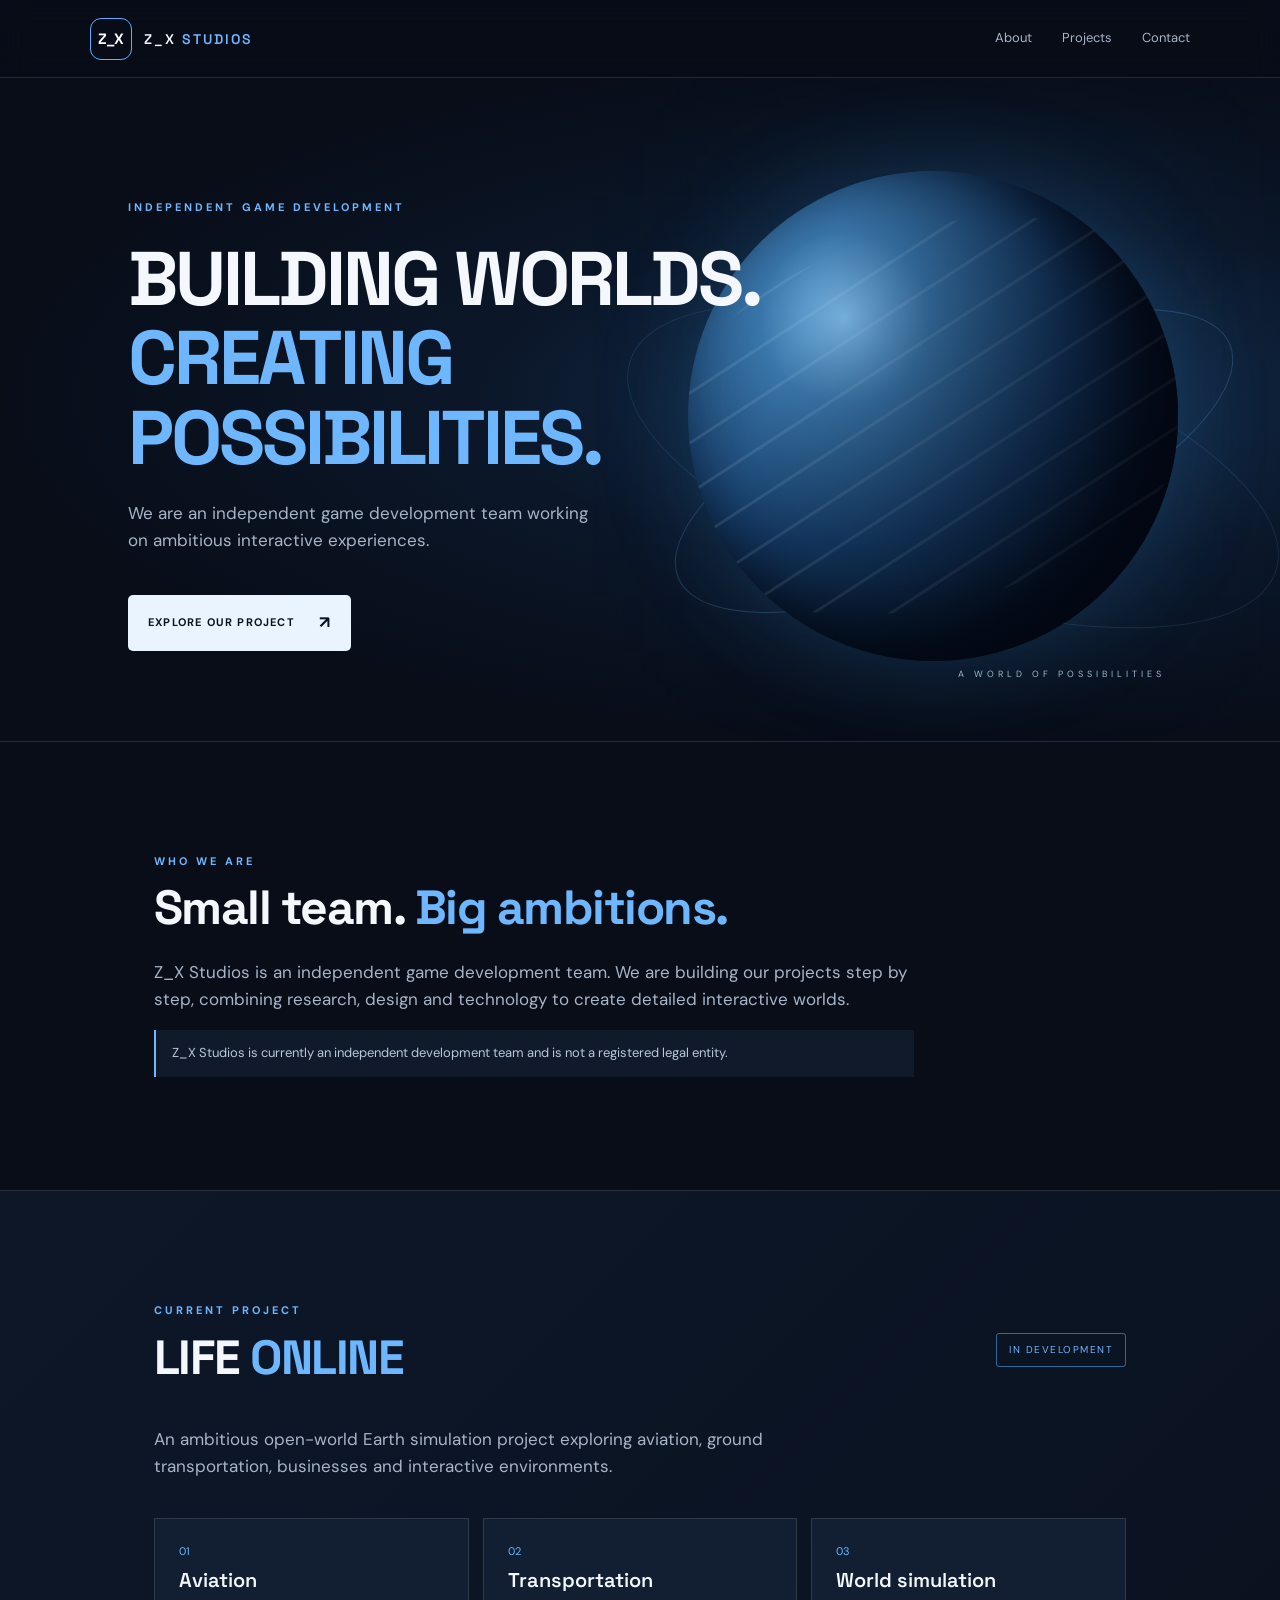
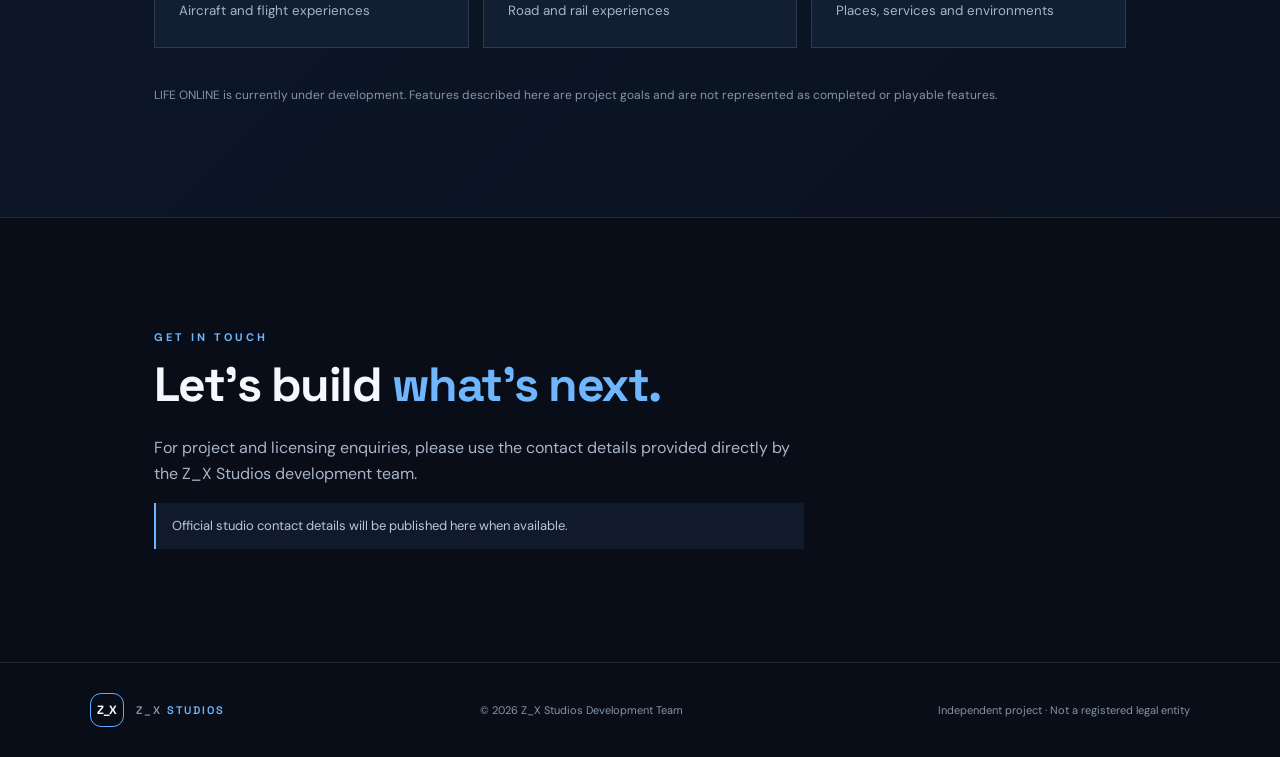
==== index.html @ 5fe2cd68 "Add files via upload" ====
<!doctype html>
<html lang="en">
<head>
  <meta charset="utf-8">
  <meta name="viewport" content="width=device-width, initial-scale=1">
  <meta name="description" content="Z_X Studios is an independent game development team. Explore LIFE ONLINE, an open-world Earth simulation currently under development.">
  <title>Z_X Studios | Independent Game Development</title>
  <link rel="stylesheet" href="styles.css">
</head>
<body>
  <header class="site-header">
    <a class="brand" href="#home" aria-label="Z_X Studios home">
      <span class="brand-mark">Z_X</span>
      <span class="brand-name">Z_X <b>STUDIOS</b></span>
    </a>
    <nav aria-label="Main navigation">
      <a href="#about">About</a>
      <a href="#projects">Projects</a>
      <a href="#contact">Contact</a>
    </nav>
  </header>

  <main>
    <section class="hero" id="home">
      <div class="hero-glow"></div>
      <div class="hero-content">
        <p class="eyebrow">INDEPENDENT GAME DEVELOPMENT</p>
        <h1>BUILDING WORLDS.<br><span>CREATING POSSIBILITIES.</span></h1>
        <p class="hero-copy">We are an independent game development team working on ambitious interactive experiences.</p>
        <a class="button" href="#projects">EXPLORE OUR PROJECT <span>↗</span></a>
      </div>
      <div class="orbit orbit-one"></div><div class="orbit orbit-two"></div>
      <div class="planet"><div class="planet-shade"></div></div>
      <div class="hero-caption">A WORLD OF POSSIBILITIES</div>
    </section>

    <section class="section about" id="about">
      <p class="eyebrow">WHO WE ARE</p>
      <h2>Small team. <span>Big ambitions.</span></h2>
      <p>Z_X Studios is an independent game development team. We are building our projects step by step, combining research, design and technology to create detailed interactive worlds.</p>
      <p class="notice">Z_X Studios is currently an independent development team and is not a registered legal entity.</p>
    </section>

    <section class="section project" id="projects">
      <div class="project-top">
        <div>
          <p class="eyebrow">CURRENT PROJECT</p>
          <h2>LIFE <span>ONLINE</span></h2>
        </div>
        <span class="status">IN DEVELOPMENT</span>
      </div>
      <p class="project-description">An ambitious open-world Earth simulation project exploring aviation, ground transportation, businesses and interactive environments.</p>
      <div class="feature-grid">
        <div class="feature"><span>01</span><b>Aviation</b><small>Aircraft and flight experiences</small></div>
        <div class="feature"><span>02</span><b>Transportation</b><small>Road and rail experiences</small></div>
        <div class="feature"><span>03</span><b>World simulation</b><small>Places, services and environments</small></div>
      </div>
      <p class="fine-print">LIFE ONLINE is currently under development. Features described here are project goals and are not represented as completed or playable features.</p>
    </section>

    <section class="section contact" id="contact">
      <p class="eyebrow">GET IN TOUCH</p>
      <h2>Let's build <span>what's next.</span></h2>
      <p>For project and licensing enquiries, please use the contact details provided directly by the Z_X Studios development team.</p>
      <p class="notice">Official studio contact details will be published here when available.</p>
    </section>
  </main>

  <footer>
    <a class="brand footer-brand" href="#home"><span class="brand-mark">Z_X</span><span class="brand-name">Z_X <b>STUDIOS</b></span></a>
    <span>© 2026 Z_X Studios Development Team</span>
    <span>Independent project · Not a registered legal entity</span>
  </footer>
</body>
</html>
---- styles.css ----
@import url('https://fonts.googleapis.com/css2?family=DM+Sans:wght@400;500;600;700&family=Space+Grotesk:wght@400;500;600;700&display=swap');
:root{--bg:#080d18;--panel:#101a2b;--text:#f4f7fb;--muted:#a8b5c8;--blue:#6eb7ff;--line:rgba(255,255,255,.12)}
*{box-sizing:border-box}html{scroll-behavior:smooth}body{margin:0;background:var(--bg);color:var(--text);font-family:'DM Sans',Arial,sans-serif;line-height:1.6}
a{color:inherit;text-decoration:none}.site-header{height:78px;padding:0 7vw;display:flex;align-items:center;justify-content:space-between;border-bottom:1px solid var(--line);background:rgba(8,13,24,.92);position:sticky;top:0;z-index:10;backdrop-filter:blur(14px)}
.brand{display:flex;align-items:center;gap:12px}.brand-mark{display:grid;place-items:center;width:42px;height:42px;border:1px solid #5daeff;border-radius:11px;color:#fff;font:700 15px 'Space Grotesk';letter-spacing:-1px}.brand-name{font:600 14px 'Space Grotesk';letter-spacing:2px}.brand-name b{color:var(--blue);font-weight:600}nav{display:flex;gap:30px;color:var(--muted);font-size:13px}nav a:hover{color:#fff}
.hero{min-height:640px;padding:110px 10vw 90px;position:relative;overflow:hidden;display:flex;align-items:center;background:radial-gradient(ellipse at 76% 48%,#142e4e 0,#0b1729 36%,#080d18 72%)}
.hero-content{position:relative;z-index:2;max-width:650px}.eyebrow{font-size:11px;letter-spacing:3px;color:var(--blue);font-weight:700}.hero h1{font:700 clamp(40px,6vw,76px)/1.05 'Space Grotesk';letter-spacing:-3px;margin:22px 0}.hero h1 span,h2 span{color:var(--blue)}.hero-copy{max-width:480px;color:var(--muted);font-size:17px}.button{display:inline-flex;gap:24px;align-items:center;margin-top:24px;padding:14px 20px;background:#eaf4ff;color:#081321;border-radius:5px;font-size:11px;font-weight:700;letter-spacing:1.2px}.button span{font-size:17px}.planet{position:absolute;width:min(42vw,490px);aspect-ratio:1;border-radius:50%;right:8%;top:14%;background:radial-gradient(circle at 32% 30%,#7bb9e7 0,#3975a9 18%,#153b66 48%,#071629 72%);box-shadow:inset -35px -22px 70px #020712,0 0 90px #2769a044;overflow:hidden}.planet:before{content:"";position:absolute;inset:12% -10%;border-radius:50%;background:repeating-linear-gradient(165deg,transparent 0 18px,#b8d9ef20 19px 21px,transparent 22px 42px);transform:rotate(-18deg)}.planet-shade{position:absolute;inset:0;background:linear-gradient(110deg,transparent 25%,#020611aa 88%)}.orbit{position:absolute;border:1px solid #72baff38;border-radius:50%;width:600px;height:210px;right:2%;top:42%;transform:rotate(-23deg)}.orbit-two{width:680px;height:260px;right:-1%;top:39%;transform:rotate(18deg);border-color:#72baff22}.hero-glow{position:absolute;width:400px;height:400px;right:10%;top:18%;background:#398bdb22;filter:blur(80px)}.hero-caption{position:absolute;right:9%;bottom:9%;font-size:9px;letter-spacing:4px;color:#9db8d3}
.section{padding:100px 12vw;border-top:1px solid var(--line)}.section h2{font:700 clamp(32px,4vw,48px)/1.1 'Space Grotesk';letter-spacing:-1.5px;margin:12px 0 24px}.about>p:not(.eyebrow){max-width:760px;color:var(--muted);font-size:17px}.notice{padding:13px 16px;border-left:2px solid var(--blue);background:#101a2b;color:#b8c8dc!important;font-size:13px!important}
.project{background:linear-gradient(135deg,#0d1728,#0a1220)}.project-top{display:flex;align-items:center;justify-content:space-between;gap:20px}.status{font-size:10px;letter-spacing:1.5px;border:1px solid #5caeff88;color:var(--blue);padding:8px 12px;border-radius:3px}.project-description{max-width:720px;color:var(--muted);font-size:17px}.feature-grid{display:grid;grid-template-columns:repeat(3,1fr);gap:14px;margin:38px 0}.feature{padding:24px;background:#121f33;border:1px solid var(--line);min-height:130px;display:flex;flex-direction:column;gap:7px}.feature span{font-size:11px;color:var(--blue)}.feature b{font:600 20px 'Space Grotesk'}.feature small{color:var(--muted)}.fine-print{font-size:12px;color:#8595aa}.contact p:not(.eyebrow){max-width:650px;color:var(--muted)}footer{padding:30px 7vw;display:flex;align-items:center;justify-content:space-between;gap:20px;border-top:1px solid var(--line);color:#8595aa;font-size:11px}.footer-brand .brand-mark{width:34px;height:34px;font-size:12px}.footer-brand .brand-name{font-size:11px}
@media(max-width:760px){.site-header{padding:0 5vw;height:68px}nav{gap:14px;font-size:11px}.hero{min-height:700px;padding:80px 7vw;align-items:flex-start}.planet{width:65vw;right:-7%;top:48%;opacity:.72}.orbit,.orbit-two{top:62%;right:-25%}.hero-caption{right:7%;bottom:5%}.section{padding:75px 7vw}.feature-grid{grid-template-columns:1fr}footer{align-items:flex-start;flex-direction:column}.project-top{align-items:flex-start;flex-direction:column}}
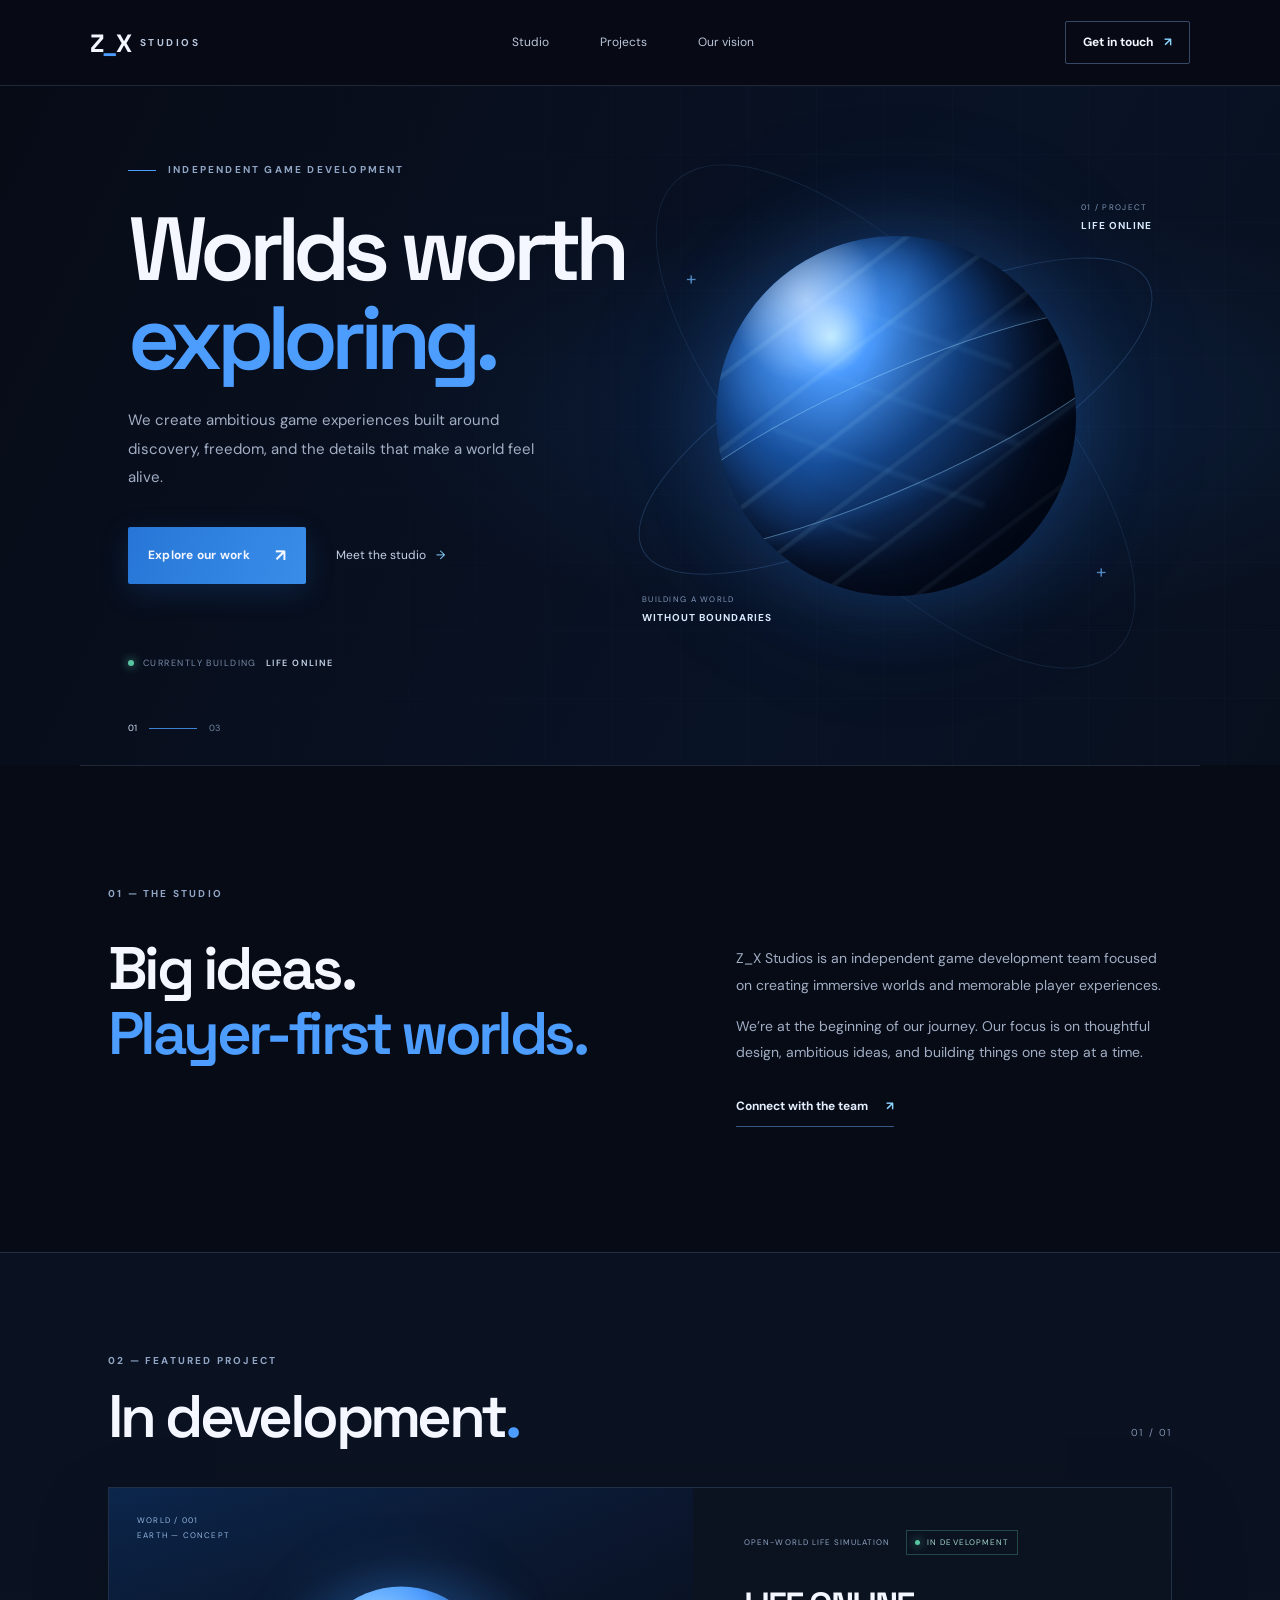
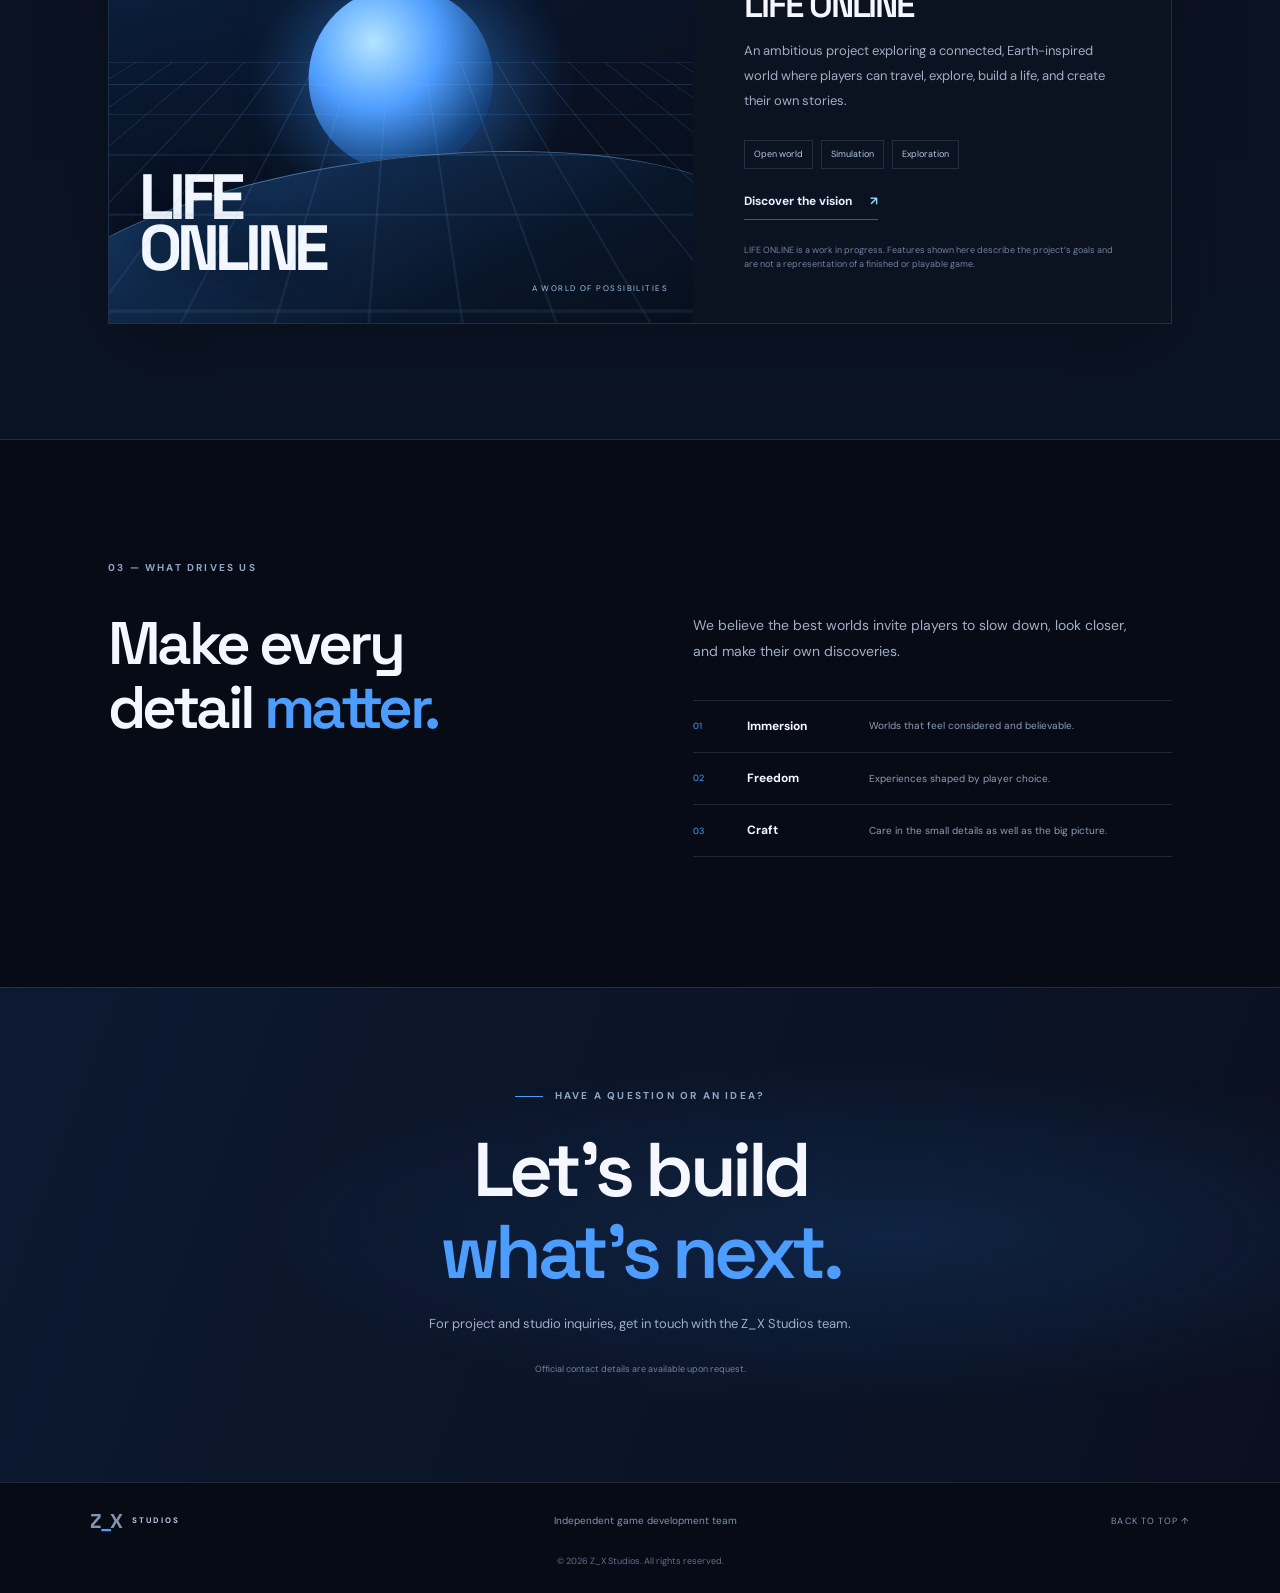
==== commit 0de51990: "Add files via upload" ====
--- a/index.html
+++ b/index.html
@@ -3,73 +3,128 @@
 <head>
   <meta charset="utf-8">
   <meta name="viewport" content="width=device-width, initial-scale=1">
-  <meta name="description" content="Z_X Studios is an independent game development team. Explore LIFE ONLINE, an open-world Earth simulation currently under development.">
-  <title>Z_X Studios | Independent Game Development</title>
+  <meta name="theme-color" content="#070b16">
+  <meta name="description" content="Z_X Studios — independent game development team. Building LIFE ONLINE.">
+  <title>Z_X Studios — Worlds Worth Exploring</title>
+  <link rel="preconnect" href="https://fonts.googleapis.com">
+  <link rel="preconnect" href="https://fonts.gstatic.com" crossorigin>
+  <link href="https://fonts.googleapis.com/css2?family=DM+Sans:wght@400;500;600;700&family=Space+Grotesk:wght@400;500;600;700&display=swap" rel="stylesheet">
   <link rel="stylesheet" href="styles.css">
 </head>
 <body>
-  <header class="site-header">
-    <a class="brand" href="#home" aria-label="Z_X Studios home">
-      <span class="brand-mark">Z_X</span>
-      <span class="brand-name">Z_X <b>STUDIOS</b></span>
-    </a>
-    <nav aria-label="Main navigation">
-      <a href="#about">About</a>
-      <a href="#projects">Projects</a>
-      <a href="#contact">Contact</a>
-    </nav>
-  </header>
+  <div class="site-shell">
+    <header class="topbar">
+      <a class="brand" href="#home" aria-label="Z_X Studios home">
+        <span class="brand-mark">Z<span>_</span>X</span>
+        <span class="brand-name">STUDIOS</span>
+      </a>
+      <nav class="nav" aria-label="Main navigation">
+        <a href="#about">Studio</a>
+        <a href="#projects">Projects</a>
+        <a href="#vision">Our vision</a>
+      </nav>
+      <a class="nav-cta" href="#contact">Get in touch <span>↗</span></a>
+    </header>
 
-  <main>
-    <section class="hero" id="home">
-      <div class="hero-glow"></div>
-      <div class="hero-content">
-        <p class="eyebrow">INDEPENDENT GAME DEVELOPMENT</p>
-        <h1>BUILDING WORLDS.<br><span>CREATING POSSIBILITIES.</span></h1>
-        <p class="hero-copy">We are an independent game development team working on ambitious interactive experiences.</p>
-        <a class="button" href="#projects">EXPLORE OUR PROJECT <span>↗</span></a>
-      </div>
-      <div class="orbit orbit-one"></div><div class="orbit orbit-two"></div>
-      <div class="planet"><div class="planet-shade"></div></div>
-      <div class="hero-caption">A WORLD OF POSSIBILITIES</div>
-    </section>
+    <main>
+      <section class="hero" id="home">
+        <div class="hero-grid"></div>
+        <div class="hero-copy">
+          <p class="eyebrow"><span class="eyebrow-line"></span> INDEPENDENT GAME DEVELOPMENT</p>
+          <h1>Worlds worth<br><span>exploring.</span></h1>
+          <p class="hero-description">We create ambitious game experiences built around discovery, freedom, and the details that make a world feel alive.</p>
+          <div class="hero-actions">
+            <a class="button button-primary" href="#projects">Explore our work <span>↗</span></a>
+            <a class="text-link" href="#about">Meet the studio <span>→</span></a>
+          </div>
+          <div class="hero-footnote"><span class="status-dot"></span> CURRENTLY BUILDING <strong>LIFE ONLINE</strong></div>
+        </div>
+        <div class="hero-art" aria-label="Abstract glowing blue planet artwork">
+          <div class="orbit orbit-one"></div>
+          <div class="orbit orbit-two"></div>
+          <div class="planet">
+            <div class="planet-glow"></div>
+            <div class="planet-surface"></div>
+            <div class="planet-ring"></div>
+          </div>
+          <div class="art-label art-label-top"><span>01 / PROJECT</span><b>LIFE ONLINE</b></div>
+          <div class="art-label art-label-bottom"><span>BUILDING A WORLD</span><b>WITHOUT BOUNDARIES</b></div>
+          <div class="crosshair crosshair-a">+</div><div class="crosshair crosshair-b">+</div>
+        </div>
+        <div class="hero-index"><span>01</span><i></i><span>03</span></div>
+      </section>
 
-    <section class="section about" id="about">
-      <p class="eyebrow">WHO WE ARE</p>
-      <h2>Small team. <span>Big ambitions.</span></h2>
-      <p>Z_X Studios is an independent game development team. We are building our projects step by step, combining research, design and technology to create detailed interactive worlds.</p>
-      <p class="notice">Z_X Studios is currently an independent development team and is not a registered legal entity.</p>
-    </section>
+      <section class="intro section-wrap" id="about">
+        <div class="section-kicker">01 — THE STUDIO</div>
+        <div class="intro-content">
+          <h2>Big ideas.<br><span>Player-first worlds.</span></h2>
+          <div class="intro-text">
+            <p>Z_X Studios is an independent game development team focused on creating immersive worlds and memorable player experiences.</p>
+            <p>We’re at the beginning of our journey. Our focus is on thoughtful design, ambitious ideas, and building things one step at a time.</p>
+            <a class="underlined-link" href="#contact">Connect with the team <span>↗</span></a>
+          </div>
+        </div>
+      </section>
 
-    <section class="section project" id="projects">
-      <div class="project-top">
-        <div>
-          <p class="eyebrow">CURRENT PROJECT</p>
-          <h2>LIFE <span>ONLINE</span></h2>
+      <section class="project-section" id="projects">
+        <div class="section-wrap">
+          <div class="section-heading">
+            <div><div class="section-kicker">02 — FEATURED PROJECT</div><h2>In development<span>.</span></h2></div>
+            <span class="project-count">01 / 01</span>
+          </div>
+          <article class="project-card">
+            <div class="project-visual">
+              <div class="visual-sky"></div>
+              <div class="visual-sun"></div>
+              <div class="visual-horizon"></div>
+              <div class="visual-grid"></div>
+              <div class="visual-coordinate">WORLD / 001<br>EARTH — CONCEPT</div>
+              <div class="visual-title">LIFE<br>ONLINE</div>
+              <div class="visual-caption">A WORLD OF POSSIBILITIES</div>
+            </div>
+            <div class="project-info">
+              <div class="project-meta"><span>OPEN-WORLD LIFE SIMULATION</span><span class="development-pill"><i></i> IN DEVELOPMENT</span></div>
+              <h3>LIFE ONLINE</h3>
+              <p>An ambitious project exploring a connected, Earth-inspired world where players can travel, explore, build a life, and create their own stories.</p>
+              <div class="project-tags"><span>Open world</span><span>Simulation</span><span>Exploration</span></div>
+              <a class="underlined-link" href="#vision">Discover the vision <span>↗</span></a>
+              <p class="disclaimer">LIFE ONLINE is a work in progress. Features shown here describe the project’s goals and are not a representation of a finished or playable game.</p>
+            </div>
+          </article>
         </div>
-        <span class="status">IN DEVELOPMENT</span>
-      </div>
-      <p class="project-description">An ambitious open-world Earth simulation project exploring aviation, ground transportation, businesses and interactive environments.</p>
-      <div class="feature-grid">
-        <div class="feature"><span>01</span><b>Aviation</b><small>Aircraft and flight experiences</small></div>
-        <div class="feature"><span>02</span><b>Transportation</b><small>Road and rail experiences</small></div>
-        <div class="feature"><span>03</span><b>World simulation</b><small>Places, services and environments</small></div>
-      </div>
-      <p class="fine-print">LIFE ONLINE is currently under development. Features described here are project goals and are not represented as completed or playable features.</p>
-    </section>
+      </section>
 
-    <section class="section contact" id="contact">
-      <p class="eyebrow">GET IN TOUCH</p>
-      <h2>Let's build <span>what's next.</span></h2>
-      <p>For project and licensing enquiries, please use the contact details provided directly by the Z_X Studios development team.</p>
-      <p class="notice">Official studio contact details will be published here when available.</p>
-    </section>
-  </main>
+      <section class="vision section-wrap" id="vision">
+        <div class="section-kicker">03 — WHAT DRIVES US</div>
+        <div class="vision-layout">
+          <h2>Make every<br>detail <span>matter.</span></h2>
+          <div class="vision-copy">
+            <p>We believe the best worlds invite players to slow down, look closer, and make their own discoveries.</p>
+            <div class="principles">
+              <div><span>01</span><b>Immersion</b><small>Worlds that feel considered and believable.</small></div>
+              <div><span>02</span><b>Freedom</b><small>Experiences shaped by player choice.</small></div>
+              <div><span>03</span><b>Craft</b><small>Care in the small details as well as the big picture.</small></div>
+            </div>
+          </div>
+        </div>
+      </section>
 
-  <footer>
-    <a class="brand footer-brand" href="#home"><span class="brand-mark">Z_X</span><span class="brand-name">Z_X <b>STUDIOS</b></span></a>
-    <span>© 2026 Z_X Studios Development Team</span>
-    <span>Independent project · Not a registered legal entity</span>
-  </footer>
+      <section class="contact-section" id="contact">
+        <div class="contact-inner">
+          <p class="eyebrow"><span class="eyebrow-line"></span> HAVE A QUESTION OR AN IDEA?</p>
+          <h2>Let's build<br><span>what's next.</span></h2>
+          <p class="contact-copy">For project and studio inquiries, get in touch with the Z_X Studios team.</p>
+          <div class="contact-note contact-note-large">Official contact details are available upon request.</div>
+        </div>
+      </section>
+    </main>
+
+    <footer class="footer">
+      <a class="brand footer-brand" href="#home"><span class="brand-mark">Z<span>_</span>X</span><span class="brand-name">STUDIOS</span></a>
+      <span>Independent game development team</span>
+      <a href="#home">BACK TO TOP ↑</a>
+      <small>© 2026 Z_X Studios. All rights reserved.</small>
+    </footer>
+  </div>
 </body>
 </html>
--- a/styles.css
+++ b/styles.css
@@ -1,10 +1,84 @@
-@import url('https://fonts.googleapis.com/css2?family=DM+Sans:wght@400;500;600;700&family=Space+Grotesk:wght@400;500;600;700&display=swap');
-:root{--bg:#080d18;--panel:#101a2b;--text:#f4f7fb;--muted:#a8b5c8;--blue:#6eb7ff;--line:rgba(255,255,255,.12)}
-*{box-sizing:border-box}html{scroll-behavior:smooth}body{margin:0;background:var(--bg);color:var(--text);font-family:'DM Sans',Arial,sans-serif;line-height:1.6}
-a{color:inherit;text-decoration:none}.site-header{height:78px;padding:0 7vw;display:flex;align-items:center;justify-content:space-between;border-bottom:1px solid var(--line);background:rgba(8,13,24,.92);position:sticky;top:0;z-index:10;backdrop-filter:blur(14px)}
-.brand{display:flex;align-items:center;gap:12px}.brand-mark{display:grid;place-items:center;width:42px;height:42px;border:1px solid #5daeff;border-radius:11px;color:#fff;font:700 15px 'Space Grotesk';letter-spacing:-1px}.brand-name{font:600 14px 'Space Grotesk';letter-spacing:2px}.brand-name b{color:var(--blue);font-weight:600}nav{display:flex;gap:30px;color:var(--muted);font-size:13px}nav a:hover{color:#fff}
-.hero{min-height:640px;padding:110px 10vw 90px;position:relative;overflow:hidden;display:flex;align-items:center;background:radial-gradient(ellipse at 76% 48%,#142e4e 0,#0b1729 36%,#080d18 72%)}
-.hero-content{position:relative;z-index:2;max-width:650px}.eyebrow{font-size:11px;letter-spacing:3px;color:var(--blue);font-weight:700}.hero h1{font:700 clamp(40px,6vw,76px)/1.05 'Space Grotesk';letter-spacing:-3px;margin:22px 0}.hero h1 span,h2 span{color:var(--blue)}.hero-copy{max-width:480px;color:var(--muted);font-size:17px}.button{display:inline-flex;gap:24px;align-items:center;margin-top:24px;padding:14px 20px;background:#eaf4ff;color:#081321;border-radius:5px;font-size:11px;font-weight:700;letter-spacing:1.2px}.button span{font-size:17px}.planet{position:absolute;width:min(42vw,490px);aspect-ratio:1;border-radius:50%;right:8%;top:14%;background:radial-gradient(circle at 32% 30%,#7bb9e7 0,#3975a9 18%,#153b66 48%,#071629 72%);box-shadow:inset -35px -22px 70px #020712,0 0 90px #2769a044;overflow:hidden}.planet:before{content:"";position:absolute;inset:12% -10%;border-radius:50%;background:repeating-linear-gradient(165deg,transparent 0 18px,#b8d9ef20 19px 21px,transparent 22px 42px);transform:rotate(-18deg)}.planet-shade{position:absolute;inset:0;background:linear-gradient(110deg,transparent 25%,#020611aa 88%)}.orbit{position:absolute;border:1px solid #72baff38;border-radius:50%;width:600px;height:210px;right:2%;top:42%;transform:rotate(-23deg)}.orbit-two{width:680px;height:260px;right:-1%;top:39%;transform:rotate(18deg);border-color:#72baff22}.hero-glow{position:absolute;width:400px;height:400px;right:10%;top:18%;background:#398bdb22;filter:blur(80px)}.hero-caption{position:absolute;right:9%;bottom:9%;font-size:9px;letter-spacing:4px;color:#9db8d3}
-.section{padding:100px 12vw;border-top:1px solid var(--line)}.section h2{font:700 clamp(32px,4vw,48px)/1.1 'Space Grotesk';letter-spacing:-1.5px;margin:12px 0 24px}.about>p:not(.eyebrow){max-width:760px;color:var(--muted);font-size:17px}.notice{padding:13px 16px;border-left:2px solid var(--blue);background:#101a2b;color:#b8c8dc!important;font-size:13px!important}
-.project{background:linear-gradient(135deg,#0d1728,#0a1220)}.project-top{display:flex;align-items:center;justify-content:space-between;gap:20px}.status{font-size:10px;letter-spacing:1.5px;border:1px solid #5caeff88;color:var(--blue);padding:8px 12px;border-radius:3px}.project-description{max-width:720px;color:var(--muted);font-size:17px}.feature-grid{display:grid;grid-template-columns:repeat(3,1fr);gap:14px;margin:38px 0}.feature{padding:24px;background:#121f33;border:1px solid var(--line);min-height:130px;display:flex;flex-direction:column;gap:7px}.feature span{font-size:11px;color:var(--blue)}.feature b{font:600 20px 'Space Grotesk'}.feature small{color:var(--muted)}.fine-print{font-size:12px;color:#8595aa}.contact p:not(.eyebrow){max-width:650px;color:var(--muted)}footer{padding:30px 7vw;display:flex;align-items:center;justify-content:space-between;gap:20px;border-top:1px solid var(--line);color:#8595aa;font-size:11px}.footer-brand .brand-mark{width:34px;height:34px;font-size:12px}.footer-brand .brand-name{font-size:11px}
-@media(max-width:760px){.site-header{padding:0 5vw;height:68px}nav{gap:14px;font-size:11px}.hero{min-height:700px;padding:80px 7vw;align-items:flex-start}.planet{width:65vw;right:-7%;top:48%;opacity:.72}.orbit,.orbit-two{top:62%;right:-25%}.hero-caption{right:7%;bottom:5%}.section{padding:75px 7vw}.feature-grid{grid-template-columns:1fr}footer{align-items:flex-start;flex-direction:column}.project-top{align-items:flex-start;flex-direction:column}}
+*{box-sizing:border-box}
+:root{--bg:#070b16;--panel:#0c1425;--panel2:#101d33;--blue:#4d9dff;--cyan:#8bd5ff;--text:#f4f7ff;--muted:#a1aec4;--line:rgba(160,190,230,.16);--font:"DM Sans",Arial,sans-serif;--display:"Space Grotesk","DM Sans",sans-serif}
+html{scroll-behavior:smooth;scroll-padding-top:90px}
+body{margin:0;background:var(--bg);color:var(--text);font-family:var(--font);line-height:1.6}
+a{color:inherit;text-decoration:none}
+.site-shell{overflow:hidden}
+.topbar{height:86px;padding:0 clamp(24px,7vw,112px);display:flex;align-items:center;justify-content:space-between;border-bottom:1px solid var(--line);position:relative;z-index:5;background:rgba(7,11,22,.9)}
+.brand{display:flex;align-items:center;gap:10px;letter-spacing:.16em}
+.brand-mark{font:700 25px var(--display);letter-spacing:-.08em}.brand-mark span{color:var(--blue)}
+.brand-name{font-size:10px;font-weight:700;letter-spacing:.25em;color:#b9c7dd}
+.nav{display:flex;gap:clamp(22px,4vw,54px);font-size:12px;color:#bac6d9}.nav a,.nav-cta,.text-link,.underlined-link{transition:color .2s ease}.nav a:hover,.nav-cta:hover,.text-link:hover,.underlined-link:hover{color:var(--cyan)}
+.nav-cta{font-size:12px;font-weight:700;border:1px solid rgba(139,190,255,.35);padding:11px 17px;border-radius:2px}.nav-cta span{color:var(--cyan);margin-left:8px}
+.hero{min-height:650px;position:relative;display:grid;grid-template-columns:1fr 1fr;align-items:center;padding:76px clamp(24px,10vw,160px) 95px;isolation:isolate}
+.hero:before{content:"";position:absolute;inset:0;background:radial-gradient(ellipse at 72% 48%,rgba(29,91,171,.2),transparent 43%),linear-gradient(115deg,#070b16 0%,#091326 65%,#08101e 100%);z-index:-2}
+.hero-grid{position:absolute;inset:0;z-index:-1;opacity:.22;background-image:linear-gradient(rgba(107,154,211,.1) 1px,transparent 1px),linear-gradient(90deg,rgba(107,154,211,.1) 1px,transparent 1px);background-size:68px 68px;mask-image:linear-gradient(90deg,transparent,black 60%,black)}
+.hero-copy{max-width:590px;position:relative;z-index:2}
+.eyebrow,.section-kicker{font-size:10px;letter-spacing:.22em;font-weight:700;color:#91a6c5}.eyebrow{display:flex;align-items:center;gap:12px}
+.eyebrow-line{width:28px;height:1px;background:var(--blue);display:inline-block}
+h1,h2,h3,p{margin-top:0}
+h1{font:600 clamp(56px,7vw,94px)/.99 var(--display);letter-spacing:-.075em;margin:27px 0 24px}
+h1 span,h2 span{color:var(--blue)}
+.hero-description{max-width:430px;color:var(--muted);font-size:15px;line-height:1.9}
+.hero-actions{display:flex;align-items:center;gap:30px;margin-top:35px}
+.button{display:inline-flex;align-items:center;gap:25px;padding:15px 20px;font-size:12px;font-weight:700;letter-spacing:.02em;border-radius:2px}
+.button-primary{background:linear-gradient(110deg,#2776d7,#398ee9);box-shadow:0 8px 30px rgba(32,111,211,.2);transition:transform .2s,box-shadow .2s}
+.button-primary:hover{transform:translateY(-2px);box-shadow:0 12px 36px rgba(32,111,211,.35)}
+.button span{font-size:17px}.text-link{font-size:12px;color:#c5d2e6}.text-link span{margin-left:7px;color:var(--cyan)}
+.hero-footnote{margin-top:72px;color:#788ba8;font-size:9px;letter-spacing:.16em;display:flex;align-items:center;gap:9px}.hero-footnote strong{color:#c5d4e9;font-weight:600}
+.status-dot,.development-pill i{width:6px;height:6px;border-radius:50%;background:#59c6a2;display:inline-block;box-shadow:0 0 10px #59c6a2}
+.hero-art{height:475px;position:relative;display:grid;place-items:center}
+.planet{width:min(31vw,360px);aspect-ratio:1;border-radius:50%;position:relative;overflow:hidden;background:radial-gradient(circle at 32% 28%,#b0e5ff 0,#4d9dff 10%,#174f9b 36%,#0b1b3a 66%,#030916 100%);box-shadow:inset -28px -18px 65px #020611,0 0 80px rgba(43,126,228,.28),0 0 160px rgba(31,103,199,.13)}
+.planet:before,.planet:after{content:"";position:absolute;inset:0;border-radius:50%}
+.planet:before{background:repeating-linear-gradient(165deg,transparent 0 23px,rgba(158,218,255,.1) 24px 26px,transparent 28px 45px);mix-blend-mode:screen;transform:rotate(-22deg) scale(1.3)}
+.planet:after{background:radial-gradient(ellipse at 25% 18%,rgba(255,255,255,.55),transparent 20%),linear-gradient(115deg,transparent 40%,rgba(1,7,20,.55) 82%)}
+.planet-glow{position:absolute;inset:-10%;border-radius:50%;border:1px solid rgba(111,184,255,.5);box-shadow:0 0 20px rgba(77,157,255,.3)}
+.planet-surface{position:absolute;inset:15%;border-radius:50%;background:repeating-linear-gradient(20deg,transparent 0 35px,rgba(116,199,255,.12) 36px 38px,transparent 40px 70px);filter:blur(2px);z-index:1}
+.planet-ring{position:absolute;width:150%;height:32%;left:-25%;top:38%;border:1px solid rgba(145,211,255,.48);border-radius:50%;transform:rotate(-24deg);z-index:2;box-shadow:0 0 20px rgba(77,157,255,.18)}
+.orbit{position:absolute;width:112%;height:40%;border:1px solid rgba(105,169,240,.22);border-radius:50%;transform:rotate(-28deg)}
+.orbit-two{width:126%;height:55%;transform:rotate(47deg);border-color:rgba(105,169,240,.12)}
+.art-label{position:absolute;display:flex;flex-direction:column;gap:4px;font-size:8px;letter-spacing:.16em;color:#8197b7}.art-label b{font-size:10px;color:#d9eaff;letter-spacing:.1em}.art-label-top{top:22px;right:0}.art-label-bottom{bottom:28px;left:2px}
+.crosshair{position:absolute;color:#70b8ff;font-size:19px;opacity:.7}.crosshair-a{top:18%;left:9%}.crosshair-b{bottom:14%;right:9%}
+.hero-index{position:absolute;bottom:30px;left:clamp(24px,10vw,160px);display:flex;align-items:center;gap:12px;font-size:9px;color:#7488a7}.hero-index span:first-child{color:#d8e6f8}.hero-index i{width:48px;height:1px;background:#3e83d1}
+.section-wrap{max-width:1120px;margin:auto;padding-left:28px;padding-right:28px}
+.intro{padding-top:120px;padding-bottom:125px;border-top:1px solid var(--line)}
+.intro-content{display:grid;grid-template-columns:1.1fr .9fr;gap:9%;margin-top:35px}
+h2{font:600 clamp(38px,5vw,60px)/1.08 var(--display);letter-spacing:-.06em;margin-bottom:0}
+.intro-text{padding-top:8px;color:var(--muted);font-size:14px;line-height:1.9;max-width:460px}
+.underlined-link{display:inline-flex;gap:18px;align-items:center;color:#e4efff;font-size:12px;font-weight:700;border-bottom:1px solid rgba(103,166,239,.5);padding-bottom:8px;margin-top:15px}.underlined-link span{color:var(--cyan)}
+.project-section{background:linear-gradient(180deg,#0a1120,#0b1425);padding:100px 0 115px;border-top:1px solid var(--line);border-bottom:1px solid var(--line)}
+.section-heading{display:flex;justify-content:space-between;align-items:end;margin-bottom:38px}.section-heading h2{margin-top:16px}.project-count{font-size:10px;color:#7f92b0;letter-spacing:.16em;padding-bottom:8px}
+.project-card{display:grid;grid-template-columns:1.1fr .9fr;background:#0b1220;border:1px solid rgba(120,167,226,.2);min-height:390px;box-shadow:0 25px 70px rgba(0,0,0,.22)}
+.project-visual{position:relative;min-height:390px;overflow:hidden;background:linear-gradient(145deg,#0c2850,#0b1225 66%,#050a13)}
+.visual-sky{position:absolute;inset:0;background:radial-gradient(ellipse at 52% 45%,rgba(57,144,241,.4),transparent 38%),linear-gradient(180deg,rgba(8,18,37,.1),#07101f 100%)}
+.visual-sun{position:absolute;width:185px;height:185px;border-radius:50%;left:50%;top:44%;transform:translate(-50%,-50%);background:radial-gradient(circle at 35% 30%,#b3e5ff,#4e9dff 38%,#16447e 72%,#0b1b35);box-shadow:0 0 75px rgba(56,143,242,.3)}
+.visual-horizon{position:absolute;bottom:-22%;left:-15%;width:130%;height:60%;border-radius:50% 50% 0 0;background:linear-gradient(160deg,#173b69,#09162a 55%,#050a13);border-top:1px solid rgba(136,198,255,.45);transform:rotate(-7deg)}
+.visual-grid{position:absolute;inset:40% -20% -20%;background-image:linear-gradient(rgba(119,181,246,.18) 1px,transparent 1px),linear-gradient(90deg,rgba(119,181,246,.18) 1px,transparent 1px);background-size:36px 36px;transform:perspective(250px) rotateX(57deg);transform-origin:top;mask-image:linear-gradient(180deg,black,transparent)}
+.visual-coordinate{position:absolute;top:25px;left:28px;color:#91b5df;font-size:8px;line-height:1.8;letter-spacing:.15em}
+.visual-title{position:absolute;left:30px;bottom:48px;font:700 clamp(38px,5vw,64px)/.8 var(--display);letter-spacing:-.08em;color:#f2f7ff;text-shadow:0 4px 30px rgba(0,0,0,.35)}
+.visual-caption{position:absolute;right:25px;bottom:28px;font-size:8px;letter-spacing:.18em;color:#a8c6e9}
+.project-info{padding:42px clamp(25px,4vw,52px);display:flex;flex-direction:column;align-items:flex-start}
+.project-meta{display:flex;align-items:center;gap:16px;flex-wrap:wrap;color:#8fa5c3;font-size:8px;letter-spacing:.13em}
+.development-pill{display:flex;align-items:center;gap:7px;color:#a4d9ca;border:1px solid rgba(89,198,162,.3);padding:5px 8px;font-size:8px}
+.development-pill i{width:5px;height:5px}
+.project-info h3{font:600 35px var(--display);letter-spacing:-.06em;margin:28px 0 12px}
+.project-info>p:not(.disclaimer){font-size:13px;line-height:1.9;color:var(--muted);max-width:410px}
+.project-tags{display:flex;gap:8px;flex-wrap:wrap;margin:14px 0 8px}.project-tags span{font-size:9px;color:#b4c8e2;border:1px solid var(--line);padding:6px 9px}
+.disclaimer{font-size:9px;line-height:1.6;color:#70839f;margin-top:auto;padding-top:23px}
+.vision{padding-top:120px;padding-bottom:130px}
+.vision-layout{display:grid;grid-template-columns:1fr 1fr;gap:10%;margin-top:36px}
+.vision-copy>p{color:var(--muted);font-size:14px;line-height:1.9;max-width:440px;margin-bottom:35px}
+.principles{border-top:1px solid var(--line)}
+.principles div{display:grid;grid-template-columns:42px 110px 1fr;gap:12px;align-items:center;padding:16px 0;border-bottom:1px solid var(--line)}
+.principles span{font-size:9px;color:var(--blue)}.principles b{font-size:12px}.principles small{font-size:10px;color:#8c9db6}
+.contact-section{position:relative;padding:100px 28px 105px;background:radial-gradient(ellipse at 70% 50%,rgba(32,101,184,.2),transparent 50%),linear-gradient(110deg,#0c1930,#0a1020);border-top:1px solid var(--line);text-align:center}
+.contact-inner{max-width:650px;margin:auto}.contact-inner .eyebrow{justify-content:center}
+.contact-inner h2{font-size:clamp(48px,7vw,76px);margin:25px 0 20px}
+.contact-copy{color:var(--muted);font-size:13px;margin-bottom:28px}
+.contact-note{display:block;color:#71839d;font-size:9px;margin-top:16px}
+.footer{min-height:100px;padding:25px clamp(24px,7vw,112px);display:flex;align-items:center;justify-content:space-between;gap:20px;flex-wrap:wrap;border-top:1px solid var(--line);color:#8495af;font-size:10px}
+.footer-brand .brand-mark{font-size:20px}.footer-brand .brand-name{font-size:8px}.footer>a:nth-of-type(2){letter-spacing:.12em;font-size:9px}
+.footer small{width:100%;text-align:center;color:#5f718d;font-size:9px}
+@media(max-width:800px){.hero{grid-template-columns:1fr;padding-top:85px;padding-bottom:90px}.hero-art{height:350px;grid-row:1;margin-bottom:20px}.planet{width:min(55vw,300px)}.hero-copy{max-width:650px}.hero-footnote{margin-top:45px}.intro-content,.vision-layout{grid-template-columns:1fr;gap:28px}.project-card{grid-template-columns:1fr}.project-visual{min-height:340px}.project-info{min-height:360px}.nav{gap:18px}.topbar{padding:0 22px}}
+@media(max-width:540px){.topbar{height:auto;min-height:76px;flex-wrap:wrap;padding-top:14px;padding-bottom:14px;gap:12px}.nav{order:3;width:100%;justify-content:space-between;font-size:11px}.nav-cta{font-size:10px;padding:9px 11px}.brand-mark{font-size:22px}.hero{padding-left:23px;padding-right:23px}.hero-art{height:280px}.art-label-top{right:2px}.art-label-bottom{left:0}.hero-actions{gap:18px;flex-wrap:wrap}.hero-index{left:23px}.intro,.vision{padding-top:82px;padding-bottom:85px}.project-section{padding:78px 0 85px}.section-heading{align-items:start}.project-count{padding-top:9px}.project-visual{min-height:290px}.project-info{padding:32px 24px}.principles div{grid-template-columns:28px 85px 1fr;gap:8px}.principles small{font-size:9px}.footer{justify-content:center;text-align:center}.footer-brand{width:100%;justify-content:center}.footer small{margin-top:8px}}
+@media(prefers-reduced-motion:reduce){html{scroll-behavior:auto}*,*::before,*::after{transition:none!important}}
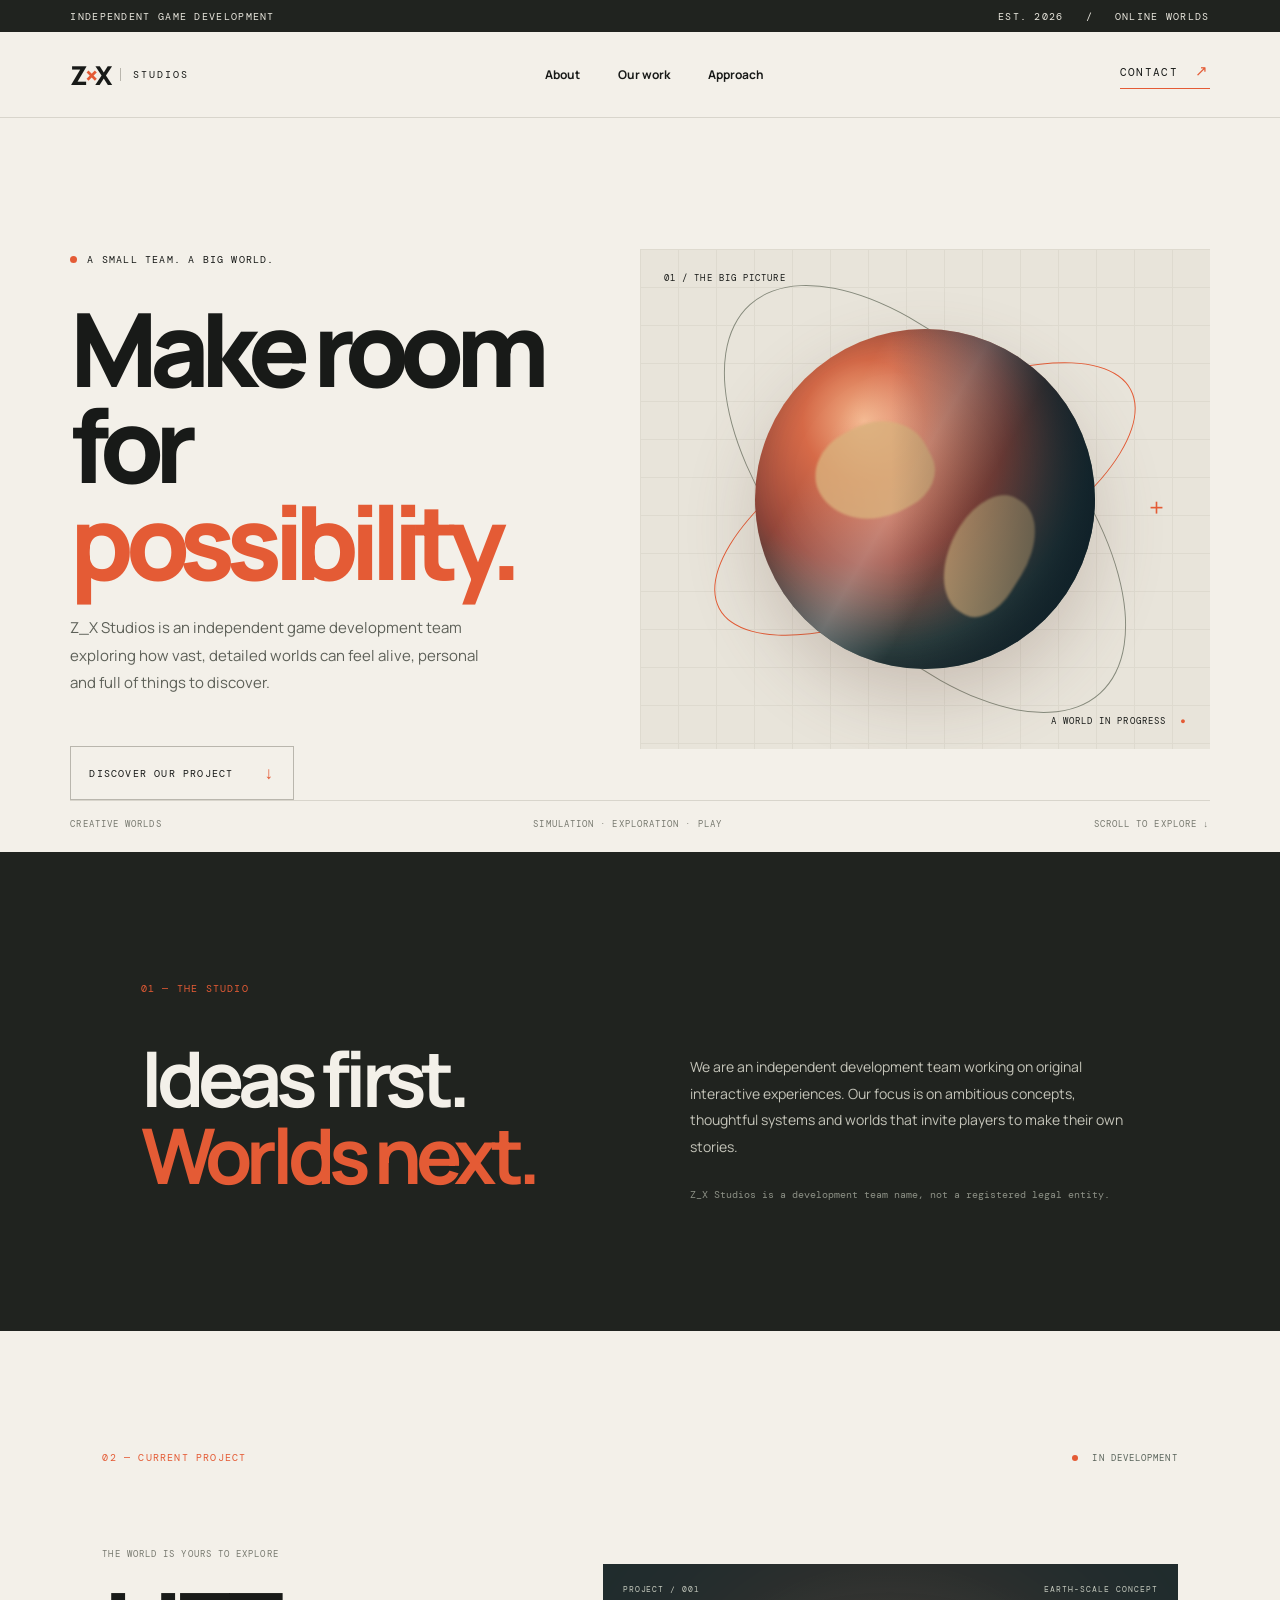
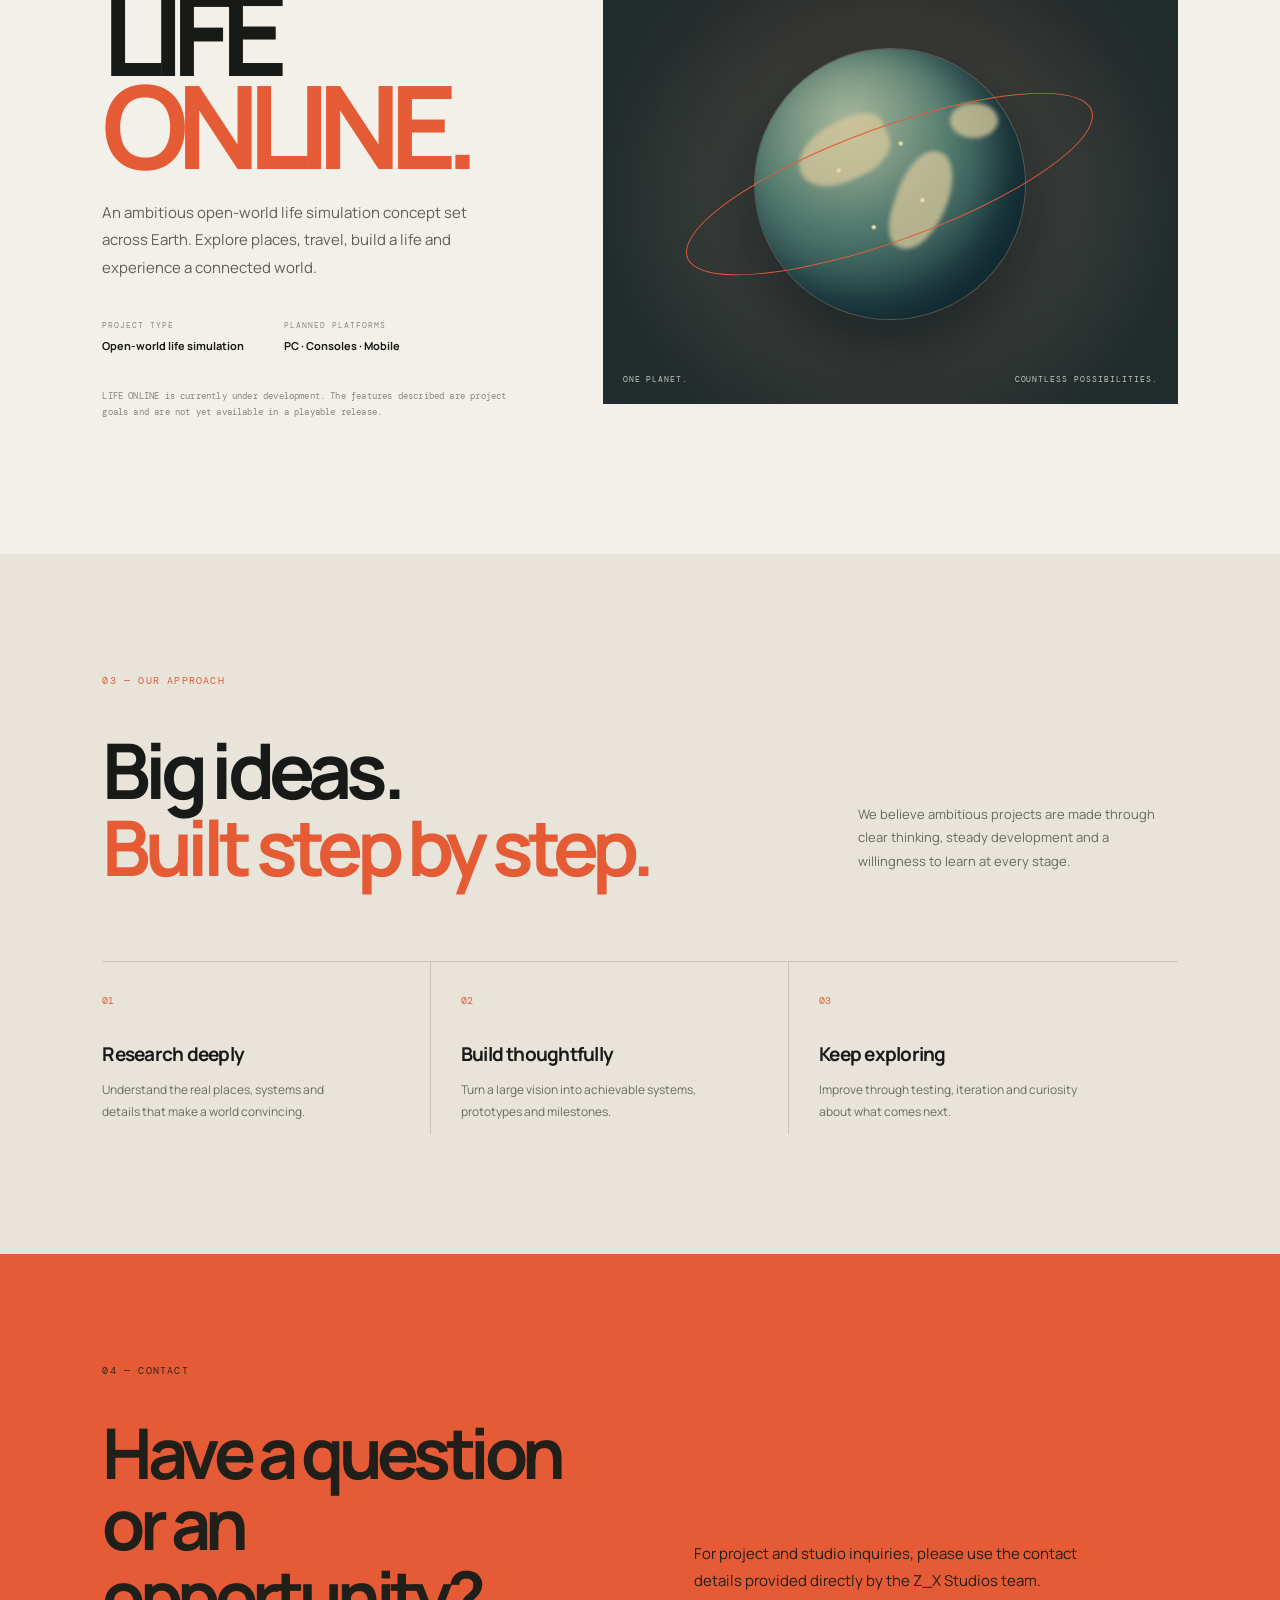
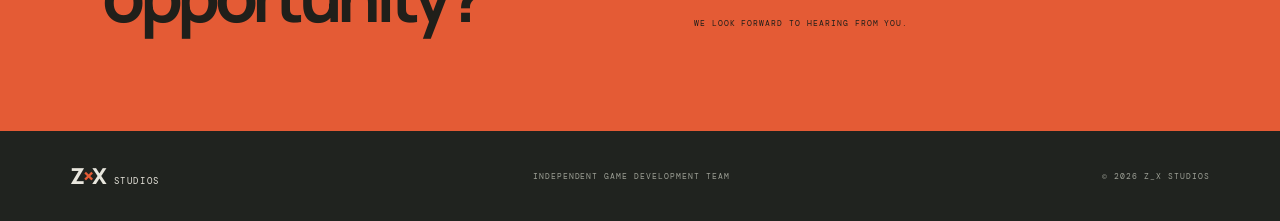
==== commit 965232cc: "Add files via upload" ====
--- a/index.html
+++ b/index.html
@@ -3,128 +3,86 @@
 <head>
   <meta charset="utf-8">
   <meta name="viewport" content="width=device-width, initial-scale=1">
-  <meta name="theme-color" content="#070b16">
-  <meta name="description" content="Z_X Studios — independent game development team. Building LIFE ONLINE.">
-  <title>Z_X Studios — Worlds Worth Exploring</title>
+  <meta name="theme-color" content="#f3f0e9">
+  <meta name="description" content="Z_X Studios is an independent game development team creating LIFE ONLINE.">
+  <title>Z_X Studios — Independent Game Development</title>
   <link rel="preconnect" href="https://fonts.googleapis.com">
   <link rel="preconnect" href="https://fonts.gstatic.com" crossorigin>
-  <link href="https://fonts.googleapis.com/css2?family=DM+Sans:wght@400;500;600;700&family=Space+Grotesk:wght@400;500;600;700&display=swap" rel="stylesheet">
+  <link href="https://fonts.googleapis.com/css2?family=DM+Mono:wght@400;500&family=Manrope:wght@400;500;600;700;800&display=swap" rel="stylesheet">
   <link rel="stylesheet" href="styles.css">
 </head>
 <body>
-  <div class="site-shell">
-    <header class="topbar">
-      <a class="brand" href="#home" aria-label="Z_X Studios home">
-        <span class="brand-mark">Z<span>_</span>X</span>
-        <span class="brand-name">STUDIOS</span>
-      </a>
-      <nav class="nav" aria-label="Main navigation">
-        <a href="#about">Studio</a>
-        <a href="#projects">Projects</a>
-        <a href="#vision">Our vision</a>
-      </nav>
-      <a class="nav-cta" href="#contact">Get in touch <span>↗</span></a>
-    </header>
+  <div class="topline"><span>INDEPENDENT GAME DEVELOPMENT</span><span>EST. 2026&nbsp;&nbsp; / &nbsp;&nbsp;ONLINE WORLDS</span></div>
+  <header class="header">
+    <a class="logo" href="#top" aria-label="Z_X Studios home"><span class="logo-symbol">Z<span>×</span>X</span><span class="logo-label">STUDIOS</span></a>
+    <nav><a href="#about">About</a><a href="#work">Our work</a><a href="#approach">Approach</a></nav>
+    <a class="contact-link" href="#contact">CONTACT <span>↗</span></a>
+  </header>
 
-    <main>
-      <section class="hero" id="home">
-        <div class="hero-grid"></div>
-        <div class="hero-copy">
-          <p class="eyebrow"><span class="eyebrow-line"></span> INDEPENDENT GAME DEVELOPMENT</p>
-          <h1>Worlds worth<br><span>exploring.</span></h1>
-          <p class="hero-description">We create ambitious game experiences built around discovery, freedom, and the details that make a world feel alive.</p>
-          <div class="hero-actions">
-            <a class="button button-primary" href="#projects">Explore our work <span>↗</span></a>
-            <a class="text-link" href="#about">Meet the studio <span>→</span></a>
-          </div>
-          <div class="hero-footnote"><span class="status-dot"></span> CURRENTLY BUILDING <strong>LIFE ONLINE</strong></div>
+  <main id="top">
+    <section class="hero">
+      <div class="hero-text">
+        <p class="kicker"><span class="dot"></span> A SMALL TEAM. A BIG WORLD.</p>
+        <h1>Make room<br>for <span>possibility.</span></h1>
+        <p class="intro">Z_X Studios is an independent game development team exploring how vast, detailed worlds can feel alive, personal and full of things to discover.</p>
+        <a class="round-link" href="#work">DISCOVER OUR PROJECT <b>↓</b></a>
+      </div>
+      <div class="hero-art" aria-label="Abstract illustration of a planet and orbit">
+        <div class="art-grid"></div>
+        <div class="orbit orbit-a"></div><div class="orbit orbit-b"></div>
+        <div class="planet"><div class="planet-shine"></div><div class="continent c-one"></div><div class="continent c-two"></div><div class="planet-shadow"></div></div>
+        <div class="art-tag tag-top">01 / THE BIG PICTURE</div>
+        <div class="art-tag tag-bottom">A WORLD IN PROGRESS <span>●</span></div>
+        <div class="art-cross">+</div>
+      </div>
+      <div class="hero-foot"><span>CREATIVE WORLDS</span><span>SIMULATION · EXPLORATION · PLAY</span><span>SCROLL TO EXPLORE ↓</span></div>
+    </section>
+
+    <section class="intro-strip" id="about">
+      <p class="section-index">01 — THE STUDIO</p>
+      <div class="intro-content">
+        <h2>Ideas first.<br><span>Worlds next.</span></h2>
+        <div class="intro-body">
+          <p>We are an independent development team working on original interactive experiences. Our focus is on ambitious concepts, thoughtful systems and worlds that invite players to make their own stories.</p>
+          <p class="small-note">Z_X Studios is a development team name, not a registered legal entity.</p>
         </div>
-        <div class="hero-art" aria-label="Abstract glowing blue planet artwork">
-          <div class="orbit orbit-one"></div>
-          <div class="orbit orbit-two"></div>
-          <div class="planet">
-            <div class="planet-glow"></div>
-            <div class="planet-surface"></div>
-            <div class="planet-ring"></div>
-          </div>
-          <div class="art-label art-label-top"><span>01 / PROJECT</span><b>LIFE ONLINE</b></div>
-          <div class="art-label art-label-bottom"><span>BUILDING A WORLD</span><b>WITHOUT BOUNDARIES</b></div>
-          <div class="crosshair crosshair-a">+</div><div class="crosshair crosshair-b">+</div>
+      </div>
+    </section>
+
+    <section class="project" id="work">
+      <div class="project-top"><p class="section-index">02 — CURRENT PROJECT</p><span class="status"><i></i> IN DEVELOPMENT</span></div>
+      <div class="project-layout">
+        <div class="project-copy">
+          <p class="project-label">THE WORLD IS YOURS TO EXPLORE</p>
+          <h2>LIFE<br><span>ONLINE.</span></h2>
+          <p class="project-description">An ambitious open-world life simulation concept set across Earth. Explore places, travel, build a life and experience a connected world.</p>
+          <div class="project-meta"><div><small>PROJECT TYPE</small><strong>Open-world life simulation</strong></div><div><small>PLANNED PLATFORMS</small><strong>PC · Consoles · Mobile</strong></div></div>
+          <p class="disclaimer">LIFE ONLINE is currently under development. The features described are project goals and are not yet available in a playable release.</p>
         </div>
-        <div class="hero-index"><span>01</span><i></i><span>03</span></div>
-      </section>
+        <div class="project-visual">
+          <div class="visual-top"><span>PROJECT / 001</span><span>EARTH-SCALE CONCEPT</span></div>
+          <div class="earth-art"><div class="earth-glow"></div><div class="earth-ball"><div class="land land-a"></div><div class="land land-b"></div><div class="land land-c"></div><div class="earth-lights"></div></div><div class="earth-ring"></div></div>
+          <div class="visual-bottom"><span>ONE PLANET.</span><span>COUNTLESS POSSIBILITIES.</span></div>
+        </div>
+      </div>
+    </section>
 
-      <section class="intro section-wrap" id="about">
-        <div class="section-kicker">01 — THE STUDIO</div>
-        <div class="intro-content">
-          <h2>Big ideas.<br><span>Player-first worlds.</span></h2>
-          <div class="intro-text">
-            <p>Z_X Studios is an independent game development team focused on creating immersive worlds and memorable player experiences.</p>
-            <p>We’re at the beginning of our journey. Our focus is on thoughtful design, ambitious ideas, and building things one step at a time.</p>
-            <a class="underlined-link" href="#contact">Connect with the team <span>↗</span></a>
-          </div>
-        </div>
-      </section>
+    <section class="approach" id="approach">
+      <p class="section-index">03 — OUR APPROACH</p>
+      <div class="approach-heading"><h2>Big ideas.<br><span>Built step by step.</span></h2><p>We believe ambitious projects are made through clear thinking, steady development and a willingness to learn at every stage.</p></div>
+      <div class="principles">
+        <article><span class="number">01</span><h3>Research deeply</h3><p>Understand the real places, systems and details that make a world convincing.</p></article>
+        <article><span class="number">02</span><h3>Build thoughtfully</h3><p>Turn a large vision into achievable systems, prototypes and milestones.</p></article>
+        <article><span class="number">03</span><h3>Keep exploring</h3><p>Improve through testing, iteration and curiosity about what comes next.</p></article>
+      </div>
+    </section>
 
-      <section class="project-section" id="projects">
-        <div class="section-wrap">
-          <div class="section-heading">
-            <div><div class="section-kicker">02 — FEATURED PROJECT</div><h2>In development<span>.</span></h2></div>
-            <span class="project-count">01 / 01</span>
-          </div>
-          <article class="project-card">
-            <div class="project-visual">
-              <div class="visual-sky"></div>
-              <div class="visual-sun"></div>
-              <div class="visual-horizon"></div>
-              <div class="visual-grid"></div>
-              <div class="visual-coordinate">WORLD / 001<br>EARTH — CONCEPT</div>
-              <div class="visual-title">LIFE<br>ONLINE</div>
-              <div class="visual-caption">A WORLD OF POSSIBILITIES</div>
-            </div>
-            <div class="project-info">
-              <div class="project-meta"><span>OPEN-WORLD LIFE SIMULATION</span><span class="development-pill"><i></i> IN DEVELOPMENT</span></div>
-              <h3>LIFE ONLINE</h3>
-              <p>An ambitious project exploring a connected, Earth-inspired world where players can travel, explore, build a life, and create their own stories.</p>
-              <div class="project-tags"><span>Open world</span><span>Simulation</span><span>Exploration</span></div>
-              <a class="underlined-link" href="#vision">Discover the vision <span>↗</span></a>
-              <p class="disclaimer">LIFE ONLINE is a work in progress. Features shown here describe the project’s goals and are not a representation of a finished or playable game.</p>
-            </div>
-          </article>
-        </div>
-      </section>
+    <section class="contact" id="contact">
+      <div><p class="section-index">04 — CONTACT</p><h2>Have a question<br>or an opportunity?</h2></div>
+      <div class="contact-right"><p>For project and studio inquiries, please use the contact details provided directly by the Z_X Studios team.</p><span>WE LOOK FORWARD TO HEARING FROM YOU.</span></div>
+    </section>
+  </main>
 
-      <section class="vision section-wrap" id="vision">
-        <div class="section-kicker">03 — WHAT DRIVES US</div>
-        <div class="vision-layout">
-          <h2>Make every<br>detail <span>matter.</span></h2>
-          <div class="vision-copy">
-            <p>We believe the best worlds invite players to slow down, look closer, and make their own discoveries.</p>
-            <div class="principles">
-              <div><span>01</span><b>Immersion</b><small>Worlds that feel considered and believable.</small></div>
-              <div><span>02</span><b>Freedom</b><small>Experiences shaped by player choice.</small></div>
-              <div><span>03</span><b>Craft</b><small>Care in the small details as well as the big picture.</small></div>
-            </div>
-          </div>
-        </div>
-      </section>
-
-      <section class="contact-section" id="contact">
-        <div class="contact-inner">
-          <p class="eyebrow"><span class="eyebrow-line"></span> HAVE A QUESTION OR AN IDEA?</p>
-          <h2>Let's build<br><span>what's next.</span></h2>
-          <p class="contact-copy">For project and studio inquiries, get in touch with the Z_X Studios team.</p>
-          <div class="contact-note contact-note-large">Official contact details are available upon request.</div>
-        </div>
-      </section>
-    </main>
-
-    <footer class="footer">
-      <a class="brand footer-brand" href="#home"><span class="brand-mark">Z<span>_</span>X</span><span class="brand-name">STUDIOS</span></a>
-      <span>Independent game development team</span>
-      <a href="#home">BACK TO TOP ↑</a>
-      <small>© 2026 Z_X Studios. All rights reserved.</small>
-    </footer>
-  </div>
+  <footer><a class="footer-logo" href="#top">Z<span>×</span>X <small>STUDIOS</small></a><span>INDEPENDENT GAME DEVELOPMENT TEAM</span><span>© 2026 Z_X STUDIOS</span></footer>
 </body>
 </html>
--- a/styles.css
+++ b/styles.css
@@ -1,84 +1,2 @@
-*{box-sizing:border-box}
-:root{--bg:#070b16;--panel:#0c1425;--panel2:#101d33;--blue:#4d9dff;--cyan:#8bd5ff;--text:#f4f7ff;--muted:#a1aec4;--line:rgba(160,190,230,.16);--font:"DM Sans",Arial,sans-serif;--display:"Space Grotesk","DM Sans",sans-serif}
-html{scroll-behavior:smooth;scroll-padding-top:90px}
-body{margin:0;background:var(--bg);color:var(--text);font-family:var(--font);line-height:1.6}
-a{color:inherit;text-decoration:none}
-.site-shell{overflow:hidden}
-.topbar{height:86px;padding:0 clamp(24px,7vw,112px);display:flex;align-items:center;justify-content:space-between;border-bottom:1px solid var(--line);position:relative;z-index:5;background:rgba(7,11,22,.9)}
-.brand{display:flex;align-items:center;gap:10px;letter-spacing:.16em}
-.brand-mark{font:700 25px var(--display);letter-spacing:-.08em}.brand-mark span{color:var(--blue)}
-.brand-name{font-size:10px;font-weight:700;letter-spacing:.25em;color:#b9c7dd}
-.nav{display:flex;gap:clamp(22px,4vw,54px);font-size:12px;color:#bac6d9}.nav a,.nav-cta,.text-link,.underlined-link{transition:color .2s ease}.nav a:hover,.nav-cta:hover,.text-link:hover,.underlined-link:hover{color:var(--cyan)}
-.nav-cta{font-size:12px;font-weight:700;border:1px solid rgba(139,190,255,.35);padding:11px 17px;border-radius:2px}.nav-cta span{color:var(--cyan);margin-left:8px}
-.hero{min-height:650px;position:relative;display:grid;grid-template-columns:1fr 1fr;align-items:center;padding:76px clamp(24px,10vw,160px) 95px;isolation:isolate}
-.hero:before{content:"";position:absolute;inset:0;background:radial-gradient(ellipse at 72% 48%,rgba(29,91,171,.2),transparent 43%),linear-gradient(115deg,#070b16 0%,#091326 65%,#08101e 100%);z-index:-2}
-.hero-grid{position:absolute;inset:0;z-index:-1;opacity:.22;background-image:linear-gradient(rgba(107,154,211,.1) 1px,transparent 1px),linear-gradient(90deg,rgba(107,154,211,.1) 1px,transparent 1px);background-size:68px 68px;mask-image:linear-gradient(90deg,transparent,black 60%,black)}
-.hero-copy{max-width:590px;position:relative;z-index:2}
-.eyebrow,.section-kicker{font-size:10px;letter-spacing:.22em;font-weight:700;color:#91a6c5}.eyebrow{display:flex;align-items:center;gap:12px}
-.eyebrow-line{width:28px;height:1px;background:var(--blue);display:inline-block}
-h1,h2,h3,p{margin-top:0}
-h1{font:600 clamp(56px,7vw,94px)/.99 var(--display);letter-spacing:-.075em;margin:27px 0 24px}
-h1 span,h2 span{color:var(--blue)}
-.hero-description{max-width:430px;color:var(--muted);font-size:15px;line-height:1.9}
-.hero-actions{display:flex;align-items:center;gap:30px;margin-top:35px}
-.button{display:inline-flex;align-items:center;gap:25px;padding:15px 20px;font-size:12px;font-weight:700;letter-spacing:.02em;border-radius:2px}
-.button-primary{background:linear-gradient(110deg,#2776d7,#398ee9);box-shadow:0 8px 30px rgba(32,111,211,.2);transition:transform .2s,box-shadow .2s}
-.button-primary:hover{transform:translateY(-2px);box-shadow:0 12px 36px rgba(32,111,211,.35)}
-.button span{font-size:17px}.text-link{font-size:12px;color:#c5d2e6}.text-link span{margin-left:7px;color:var(--cyan)}
-.hero-footnote{margin-top:72px;color:#788ba8;font-size:9px;letter-spacing:.16em;display:flex;align-items:center;gap:9px}.hero-footnote strong{color:#c5d4e9;font-weight:600}
-.status-dot,.development-pill i{width:6px;height:6px;border-radius:50%;background:#59c6a2;display:inline-block;box-shadow:0 0 10px #59c6a2}
-.hero-art{height:475px;position:relative;display:grid;place-items:center}
-.planet{width:min(31vw,360px);aspect-ratio:1;border-radius:50%;position:relative;overflow:hidden;background:radial-gradient(circle at 32% 28%,#b0e5ff 0,#4d9dff 10%,#174f9b 36%,#0b1b3a 66%,#030916 100%);box-shadow:inset -28px -18px 65px #020611,0 0 80px rgba(43,126,228,.28),0 0 160px rgba(31,103,199,.13)}
-.planet:before,.planet:after{content:"";position:absolute;inset:0;border-radius:50%}
-.planet:before{background:repeating-linear-gradient(165deg,transparent 0 23px,rgba(158,218,255,.1) 24px 26px,transparent 28px 45px);mix-blend-mode:screen;transform:rotate(-22deg) scale(1.3)}
-.planet:after{background:radial-gradient(ellipse at 25% 18%,rgba(255,255,255,.55),transparent 20%),linear-gradient(115deg,transparent 40%,rgba(1,7,20,.55) 82%)}
-.planet-glow{position:absolute;inset:-10%;border-radius:50%;border:1px solid rgba(111,184,255,.5);box-shadow:0 0 20px rgba(77,157,255,.3)}
-.planet-surface{position:absolute;inset:15%;border-radius:50%;background:repeating-linear-gradient(20deg,transparent 0 35px,rgba(116,199,255,.12) 36px 38px,transparent 40px 70px);filter:blur(2px);z-index:1}
-.planet-ring{position:absolute;width:150%;height:32%;left:-25%;top:38%;border:1px solid rgba(145,211,255,.48);border-radius:50%;transform:rotate(-24deg);z-index:2;box-shadow:0 0 20px rgba(77,157,255,.18)}
-.orbit{position:absolute;width:112%;height:40%;border:1px solid rgba(105,169,240,.22);border-radius:50%;transform:rotate(-28deg)}
-.orbit-two{width:126%;height:55%;transform:rotate(47deg);border-color:rgba(105,169,240,.12)}
-.art-label{position:absolute;display:flex;flex-direction:column;gap:4px;font-size:8px;letter-spacing:.16em;color:#8197b7}.art-label b{font-size:10px;color:#d9eaff;letter-spacing:.1em}.art-label-top{top:22px;right:0}.art-label-bottom{bottom:28px;left:2px}
-.crosshair{position:absolute;color:#70b8ff;font-size:19px;opacity:.7}.crosshair-a{top:18%;left:9%}.crosshair-b{bottom:14%;right:9%}
-.hero-index{position:absolute;bottom:30px;left:clamp(24px,10vw,160px);display:flex;align-items:center;gap:12px;font-size:9px;color:#7488a7}.hero-index span:first-child{color:#d8e6f8}.hero-index i{width:48px;height:1px;background:#3e83d1}
-.section-wrap{max-width:1120px;margin:auto;padding-left:28px;padding-right:28px}
-.intro{padding-top:120px;padding-bottom:125px;border-top:1px solid var(--line)}
-.intro-content{display:grid;grid-template-columns:1.1fr .9fr;gap:9%;margin-top:35px}
-h2{font:600 clamp(38px,5vw,60px)/1.08 var(--display);letter-spacing:-.06em;margin-bottom:0}
-.intro-text{padding-top:8px;color:var(--muted);font-size:14px;line-height:1.9;max-width:460px}
-.underlined-link{display:inline-flex;gap:18px;align-items:center;color:#e4efff;font-size:12px;font-weight:700;border-bottom:1px solid rgba(103,166,239,.5);padding-bottom:8px;margin-top:15px}.underlined-link span{color:var(--cyan)}
-.project-section{background:linear-gradient(180deg,#0a1120,#0b1425);padding:100px 0 115px;border-top:1px solid var(--line);border-bottom:1px solid var(--line)}
-.section-heading{display:flex;justify-content:space-between;align-items:end;margin-bottom:38px}.section-heading h2{margin-top:16px}.project-count{font-size:10px;color:#7f92b0;letter-spacing:.16em;padding-bottom:8px}
-.project-card{display:grid;grid-template-columns:1.1fr .9fr;background:#0b1220;border:1px solid rgba(120,167,226,.2);min-height:390px;box-shadow:0 25px 70px rgba(0,0,0,.22)}
-.project-visual{position:relative;min-height:390px;overflow:hidden;background:linear-gradient(145deg,#0c2850,#0b1225 66%,#050a13)}
-.visual-sky{position:absolute;inset:0;background:radial-gradient(ellipse at 52% 45%,rgba(57,144,241,.4),transparent 38%),linear-gradient(180deg,rgba(8,18,37,.1),#07101f 100%)}
-.visual-sun{position:absolute;width:185px;height:185px;border-radius:50%;left:50%;top:44%;transform:translate(-50%,-50%);background:radial-gradient(circle at 35% 30%,#b3e5ff,#4e9dff 38%,#16447e 72%,#0b1b35);box-shadow:0 0 75px rgba(56,143,242,.3)}
-.visual-horizon{position:absolute;bottom:-22%;left:-15%;width:130%;height:60%;border-radius:50% 50% 0 0;background:linear-gradient(160deg,#173b69,#09162a 55%,#050a13);border-top:1px solid rgba(136,198,255,.45);transform:rotate(-7deg)}
-.visual-grid{position:absolute;inset:40% -20% -20%;background-image:linear-gradient(rgba(119,181,246,.18) 1px,transparent 1px),linear-gradient(90deg,rgba(119,181,246,.18) 1px,transparent 1px);background-size:36px 36px;transform:perspective(250px) rotateX(57deg);transform-origin:top;mask-image:linear-gradient(180deg,black,transparent)}
-.visual-coordinate{position:absolute;top:25px;left:28px;color:#91b5df;font-size:8px;line-height:1.8;letter-spacing:.15em}
-.visual-title{position:absolute;left:30px;bottom:48px;font:700 clamp(38px,5vw,64px)/.8 var(--display);letter-spacing:-.08em;color:#f2f7ff;text-shadow:0 4px 30px rgba(0,0,0,.35)}
-.visual-caption{position:absolute;right:25px;bottom:28px;font-size:8px;letter-spacing:.18em;color:#a8c6e9}
-.project-info{padding:42px clamp(25px,4vw,52px);display:flex;flex-direction:column;align-items:flex-start}
-.project-meta{display:flex;align-items:center;gap:16px;flex-wrap:wrap;color:#8fa5c3;font-size:8px;letter-spacing:.13em}
-.development-pill{display:flex;align-items:center;gap:7px;color:#a4d9ca;border:1px solid rgba(89,198,162,.3);padding:5px 8px;font-size:8px}
-.development-pill i{width:5px;height:5px}
-.project-info h3{font:600 35px var(--display);letter-spacing:-.06em;margin:28px 0 12px}
-.project-info>p:not(.disclaimer){font-size:13px;line-height:1.9;color:var(--muted);max-width:410px}
-.project-tags{display:flex;gap:8px;flex-wrap:wrap;margin:14px 0 8px}.project-tags span{font-size:9px;color:#b4c8e2;border:1px solid var(--line);padding:6px 9px}
-.disclaimer{font-size:9px;line-height:1.6;color:#70839f;margin-top:auto;padding-top:23px}
-.vision{padding-top:120px;padding-bottom:130px}
-.vision-layout{display:grid;grid-template-columns:1fr 1fr;gap:10%;margin-top:36px}
-.vision-copy>p{color:var(--muted);font-size:14px;line-height:1.9;max-width:440px;margin-bottom:35px}
-.principles{border-top:1px solid var(--line)}
-.principles div{display:grid;grid-template-columns:42px 110px 1fr;gap:12px;align-items:center;padding:16px 0;border-bottom:1px solid var(--line)}
-.principles span{font-size:9px;color:var(--blue)}.principles b{font-size:12px}.principles small{font-size:10px;color:#8c9db6}
-.contact-section{position:relative;padding:100px 28px 105px;background:radial-gradient(ellipse at 70% 50%,rgba(32,101,184,.2),transparent 50%),linear-gradient(110deg,#0c1930,#0a1020);border-top:1px solid var(--line);text-align:center}
-.contact-inner{max-width:650px;margin:auto}.contact-inner .eyebrow{justify-content:center}
-.contact-inner h2{font-size:clamp(48px,7vw,76px);margin:25px 0 20px}
-.contact-copy{color:var(--muted);font-size:13px;margin-bottom:28px}
-.contact-note{display:block;color:#71839d;font-size:9px;margin-top:16px}
-.footer{min-height:100px;padding:25px clamp(24px,7vw,112px);display:flex;align-items:center;justify-content:space-between;gap:20px;flex-wrap:wrap;border-top:1px solid var(--line);color:#8495af;font-size:10px}
-.footer-brand .brand-mark{font-size:20px}.footer-brand .brand-name{font-size:8px}.footer>a:nth-of-type(2){letter-spacing:.12em;font-size:9px}
-.footer small{width:100%;text-align:center;color:#5f718d;font-size:9px}
-@media(max-width:800px){.hero{grid-template-columns:1fr;padding-top:85px;padding-bottom:90px}.hero-art{height:350px;grid-row:1;margin-bottom:20px}.planet{width:min(55vw,300px)}.hero-copy{max-width:650px}.hero-footnote{margin-top:45px}.intro-content,.vision-layout{grid-template-columns:1fr;gap:28px}.project-card{grid-template-columns:1fr}.project-visual{min-height:340px}.project-info{min-height:360px}.nav{gap:18px}.topbar{padding:0 22px}}
-@media(max-width:540px){.topbar{height:auto;min-height:76px;flex-wrap:wrap;padding-top:14px;padding-bottom:14px;gap:12px}.nav{order:3;width:100%;justify-content:space-between;font-size:11px}.nav-cta{font-size:10px;padding:9px 11px}.brand-mark{font-size:22px}.hero{padding-left:23px;padding-right:23px}.hero-art{height:280px}.art-label-top{right:2px}.art-label-bottom{left:0}.hero-actions{gap:18px;flex-wrap:wrap}.hero-index{left:23px}.intro,.vision{padding-top:82px;padding-bottom:85px}.project-section{padding:78px 0 85px}.section-heading{align-items:start}.project-count{padding-top:9px}.project-visual{min-height:290px}.project-info{padding:32px 24px}.principles div{grid-template-columns:28px 85px 1fr;gap:8px}.principles small{font-size:9px}.footer{justify-content:center;text-align:center}.footer-brand{width:100%;justify-content:center}.footer small{margin-top:8px}}
-@media(prefers-reduced-motion:reduce){html{scroll-behavior:auto}*,*::before,*::after{transition:none!important}}
+*{box-sizing:border-box}html{scroll-behavior:smooth}body{margin:0;background:#f3f0e9;color:#181a18;font-family:Manrope,Arial,sans-serif}a{color:inherit;text-decoration:none}.topline{height:32px;background:#20231f;color:#e8e6dd;display:flex;justify-content:space-between;align-items:center;padding:0 5.5%;font:10px 'DM Mono',monospace;letter-spacing:.13em}.header{height:86px;padding:0 5.5%;display:flex;align-items:center;justify-content:space-between;border-bottom:1px solid #d8d5cc}.logo{display:flex;align-items:center;gap:11px}.logo-symbol{font-size:26px;font-weight:800;letter-spacing:-.12em}.logo-symbol span,.footer-logo span{color:#e45b35}.logo-label{font:10px 'DM Mono',monospace;letter-spacing:.2em;border-left:1px solid #b9b6ad;padding-left:12px}.header nav{display:flex;gap:38px;font-size:12px;font-weight:700}.header nav a:hover,.contact-link:hover{color:#e45b35}.contact-link{font:11px 'DM Mono',monospace;letter-spacing:.12em;border-bottom:1px solid #e45b35;padding-bottom:7px}.contact-link span{color:#e45b35;font-size:15px;margin-left:9px}.hero{min-height:650px;padding:90px 5.5% 22px;display:grid;grid-template-columns:1fr 1fr;position:relative;overflow:hidden}.hero-text{position:relative;z-index:2;padding-top:35px}.kicker,.section-index,.project-label,.art-tag,.visual-top,.visual-bottom,.hero-foot,.round-link,.status,.project-meta small,.disclaimer,.contact-right span,footer>span{font:10px 'DM Mono',monospace;letter-spacing:.12em}.kicker{display:flex;align-items:center;gap:10px}.dot,.status i{width:7px;height:7px;border-radius:50%;background:#e45b35;display:inline-block}.hero h1{font-size:clamp(60px,8vw,112px);line-height:.94;letter-spacing:-.085em;margin:34px 0 25px;font-weight:800}.hero h1 span,.intro-content h2 span,.approach-heading h2 span{color:#e45b35}.intro{max-width:430px;color:#5d6058;font-size:15px;line-height:1.85}.round-link{display:inline-flex;align-items:center;gap:30px;margin-top:34px;padding:15px 18px;border:1px solid #b9b6ad}.round-link b{font-size:17px;color:#e45b35}.hero-art{height:500px;position:relative;align-self:center;margin-top:-10px;background:#e8e4da;overflow:hidden}.art-grid{position:absolute;inset:0;background-image:linear-gradient(#d7d2c7 1px,transparent 1px),linear-gradient(90deg,#d7d2c7 1px,transparent 1px);background-size:38px 38px;opacity:.55}.planet{position:absolute;width:min(29vw,340px);height:min(29vw,340px);min-width:240px;min-height:240px;left:50%;top:50%;transform:translate(-50%,-50%);border-radius:50%;background:radial-gradient(circle at 32% 27%,#f3b58b 0,#d66a48 18%,#9b493c 42%,#3b514e 68%,#182b32 100%);box-shadow:0 30px 70px #6c51443d,inset -28px -25px 55px #101b22a8;overflow:hidden}.planet-shine{position:absolute;inset:0;background:linear-gradient(120deg,transparent 25%,#fff4 45%,transparent 60%);border-radius:50%}.continent{position:absolute;background:#d9b17c;opacity:.8;filter:blur(1px);border-radius:46% 54% 38% 62%}.c-one{width:34%;height:28%;top:28%;left:18%;transform:rotate(-28deg)}.c-two{width:23%;height:37%;top:48%;right:20%;transform:rotate(32deg)}.planet-shadow{position:absolute;inset:0;border-radius:50%;background:linear-gradient(90deg,transparent 40%,#091b25a8 100%)}.orbit{position:absolute;left:50%;top:50%;width:82%;height:37%;border:1px solid #e45b35;transform:translate(-50%,-50%) rotate(-28deg);border-radius:50%}.orbit-b{width:92%;height:53%;border-color:#878b7d;transform:translate(-50%,-50%) rotate(48deg)}.art-tag{position:absolute;z-index:2;font-size:9px}.tag-top{top:23px;left:24px}.tag-bottom{bottom:22px;right:23px}.tag-bottom span{color:#e45b35;margin-left:8px}.art-cross{position:absolute;top:48%;right:8%;font-size:26px;color:#e45b35}.hero-foot{grid-column:1/-1;display:flex;justify-content:space-between;align-self:end;border-top:1px solid #d8d5cc;padding-top:17px;color:#77796f;font-size:9px}.intro-strip{padding:120px 11%;background:#20231f;color:#f3f0e9}.section-index{color:#e45b35}.intro-content{display:grid;grid-template-columns:1fr 1fr;gap:10%;margin-top:45px}.intro-content h2,.approach-heading h2{font-size:clamp(48px,6vw,78px);line-height:1;letter-spacing:-.075em;margin:0}.intro-body{max-width:470px;color:#c4c4b9;font-size:14px;line-height:1.9}.small-note{font:10px 'DM Mono',monospace;color:#8d9186;margin-top:28px}.project{padding:110px 8% 125px}.project-top{display:flex;justify-content:space-between;align-items:center}.status{color:#59645b;font-size:9px}.status i{width:6px;height:6px;margin-right:8px}.project-layout{display:grid;grid-template-columns:.85fr 1.15fr;gap:7%;margin-top:65px;align-items:center}.project-label{color:#77796f;font-size:9px}.project-copy h2{font-size:clamp(68px,9vw,116px);letter-spacing:-.1em;line-height:.8;margin:26px 0 28px}.project-copy h2 span{color:#e45b35}.project-description{font-size:15px;line-height:1.85;color:#5d6058;max-width:410px}.project-meta{display:flex;gap:40px;margin-top:38px}.project-meta div{display:flex;flex-direction:column;gap:8px}.project-meta small{font-size:8px;color:#898b81}.project-meta strong{font-size:11px}.disclaimer{font-size:9px;line-height:1.8;color:#85877d;letter-spacing:.02em;margin-top:35px;max-width:410px}.project-visual{background:#202c2d;min-height:440px;position:relative;overflow:hidden;color:#e9e8dc;padding:20px;display:flex;flex-direction:column;justify-content:space-between}.visual-top,.visual-bottom{position:relative;z-index:3;display:flex;justify-content:space-between;font-size:8px;color:#c3c8bd}.earth-art{position:absolute;inset:0;display:grid;place-items:center;background:radial-gradient(ellipse at 50% 55%,#46615b 0,#263c3c 37%,#202c2d 70%)}.earth-glow{position:absolute;width:75%;aspect-ratio:1;border-radius:50%;background:#e45b35;filter:blur(75px);opacity:.15}.earth-ball{width:min(55%,270px);aspect-ratio:1;border-radius:50%;position:relative;overflow:hidden;background:radial-gradient(circle at 35% 28%,#a8b99b,#557c70 38%,#294c4d 67%,#172b34 100%);box-shadow:0 0 0 1px #d8d9c544,0 25px 70px #050e14aa,inset -24px -15px 40px #081b25aa}.land{position:absolute;background:#d4c69a;opacity:.78;filter:blur(2px)}.land-a{width:35%;height:22%;left:15%;top:27%;border-radius:64% 36% 48% 52%;transform:rotate(-24deg)}.land-b{width:19%;height:38%;left:52%;top:37%;border-radius:55% 45% 63% 37%;transform:rotate(18deg)}.land-c{width:18%;height:13%;right:10%;top:20%;border-radius:50%}.earth-lights{position:absolute;inset:0;background:radial-gradient(circle at 31% 45%,#f3dba8 1px,transparent 3px),radial-gradient(circle at 62% 56%,#f3dba8 1px,transparent 3px),radial-gradient(circle at 54% 35%,#f3dba8 1px,transparent 3px),radial-gradient(circle at 44% 66%,#f3dba8 1px,transparent 3px);background-size:100% 100%}.earth-ring{position:absolute;width:75%;height:26%;border:1px solid #e45b35;transform:rotate(-20deg);border-radius:50%}.approach{background:#e8e4da;padding:110px 8% 120px}.approach-heading{display:flex;justify-content:space-between;align-items:end;margin:45px 0 75px}.approach-heading p{max-width:320px;color:#66695f;font-size:13px;line-height:1.8}.principles{display:grid;grid-template-columns:repeat(3,1fr);border-top:1px solid #c9c5bb}.principles article{padding:25px 30px 0 0;border-right:1px solid #c9c5bb;margin-right:30px}.principles article:last-child{border:0;margin:0}.number{font:10px 'DM Mono',monospace;color:#e45b35}.principles h3{font-size:19px;letter-spacing:-.04em;margin:32px 0 12px}.principles p{font-size:12px;line-height:1.8;color:#686b61;max-width:260px}.contact{padding:100px 8%;display:grid;grid-template-columns:1fr 1fr;gap:10%;background:#e45b35;color:#201f1a}.contact .section-index{color:#30251f}.contact h2{font-size:clamp(42px,6vw,70px);letter-spacing:-.08em;line-height:1.02;margin:40px 0 0}.contact-right{align-self:end;max-width:400px}.contact-right p{font-size:15px;line-height:1.8}.contact-right span{font-size:8px}footer{min-height:90px;background:#20231f;color:#e8e6dd;padding:25px 5.5%;display:flex;justify-content:space-between;align-items:center}footer>span{font-size:8px;color:#9da096}.footer-logo{font-size:22px;font-weight:800;letter-spacing:-.1em}.footer-logo small{font:9px 'DM Mono',monospace;letter-spacing:.18em;margin-left:7px}
+@media(max-width:800px){.topline{font-size:8px;padding:0 5%}.header{height:72px;padding:0 5%}.header nav{gap:16px;font-size:10px}.contact-link{font-size:9px}.hero{grid-template-columns:1fr;padding:55px 6% 20px;min-height:auto}.hero-text{padding:0}.hero h1{font-size:clamp(60px,15vw,100px)}.hero-art{height:390px;margin:55px 0 35px}.planet{width:270px;height:270px}.hero-foot{font-size:7px;gap:12px}.intro-strip,.project,.approach{padding:80px 7%}.intro-content,.project-layout,.contact{grid-template-columns:1fr}.intro-content{gap:30px}.project-layout{gap:50px}.project-visual{min-height:360px}.approach-heading{display:block}.approach-heading p{margin-top:25px}.principles{grid-template-columns:1fr;gap:24px}.principles article{border-right:0;border-bottom:1px solid #c9c5bb;padding:0 0 22px;margin:0}.principles article:last-child{border:0}.principles h3{margin:16px 0 8px}.contact{gap:45px;padding:75px 7%}footer{flex-wrap:wrap;gap:18px}footer>span{font-size:7px}}@media(max-width:480px){.header nav{display:none}.hero-foot span:nth-child(2){display:none}.hero-art{height:320px}.project-meta{gap:22px;flex-wrap:wrap}.project-visual{min-height:310px}.visual-top,.visual-bottom{font-size:7px}.intro-content h2,.approach-heading h2{font-size:54px}}
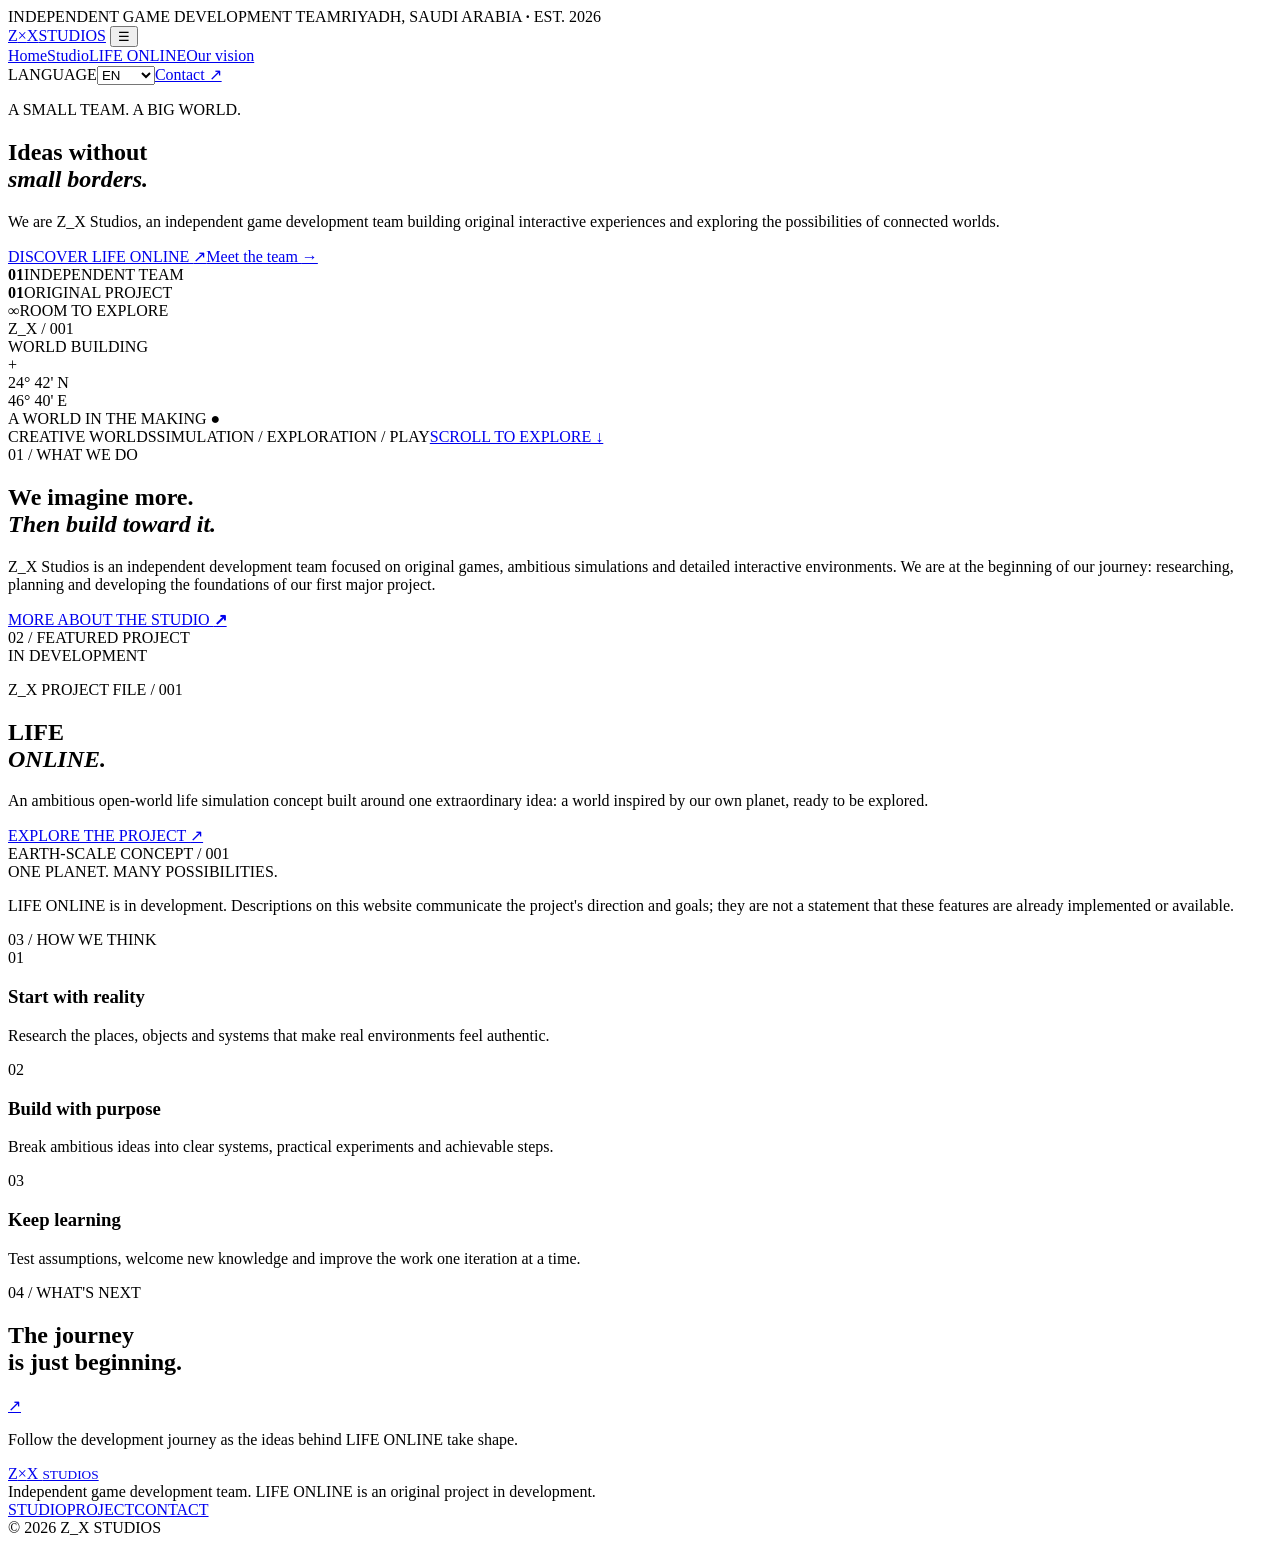
==== commit 20422cff: "Add files via upload" ====
--- a/index.html
+++ b/index.html
@@ -1,88 +1,42 @@
 <!doctype html>
 <html lang="en">
 <head>
-  <meta charset="utf-8">
-  <meta name="viewport" content="width=device-width, initial-scale=1">
-  <meta name="theme-color" content="#f3f0e9">
-  <meta name="description" content="Z_X Studios is an independent game development team creating LIFE ONLINE.">
-  <title>Z_X Studios — Independent Game Development</title>
-  <link rel="preconnect" href="https://fonts.googleapis.com">
-  <link rel="preconnect" href="https://fonts.gstatic.com" crossorigin>
+  <meta charset="utf-8"><meta name="viewport" content="width=device-width, initial-scale=1">
+  <meta name="theme-color" content="#111714">
+  <meta name="description" content="Z_X Studios is an independent game development team exploring ambitious interactive worlds.">
+  <title>Z_X Studios — Independent Worlds</title>
+  <link rel="icon" href="assets/favicon.svg" type="image/svg+xml">
+  <link rel="preconnect" href="https://fonts.googleapis.com"><link rel="preconnect" href="https://fonts.gstatic.com" crossorigin>
   <link href="https://fonts.googleapis.com/css2?family=DM+Mono:wght@400;500&family=Manrope:wght@400;500;600;700;800&display=swap" rel="stylesheet">
-  <link rel="stylesheet" href="styles.css">
+  <link rel="stylesheet" href="assets/css/main.css">
+  <script defer src="assets/js/site.js"></script>
 </head>
 <body>
-  <div class="topline"><span>INDEPENDENT GAME DEVELOPMENT</span><span>EST. 2026&nbsp;&nbsp; / &nbsp;&nbsp;ONLINE WORLDS</span></div>
+  <div class="announcement"><span data-i18n="announcement">INDEPENDENT GAME DEVELOPMENT TEAM</span><span>RIYADH, SAUDI ARABIA <b>·</b> EST. 2026</span></div>
   <header class="header">
-    <a class="logo" href="#top" aria-label="Z_X Studios home"><span class="logo-symbol">Z<span>×</span>X</span><span class="logo-label">STUDIOS</span></a>
-    <nav><a href="#about">About</a><a href="#work">Our work</a><a href="#approach">Approach</a></nav>
-    <a class="contact-link" href="#contact">CONTACT <span>↗</span></a>
+    <a class="brand" href="index.html"><span class="brand-symbol">Z<span>×</span>X</span><span class="brand-word">STUDIOS</span></a>
+    <button class="menu-toggle" aria-label="Open menu" aria-expanded="false">☰</button>
+    <nav class="main-nav">
+      <a class="active" href="index.html" data-i18n="nav_home">Home</a><a href="studio.html" data-i18n="nav_studio">Studio</a><a href="project.html" data-i18n="nav_project">LIFE ONLINE</a><a href="vision.html" data-i18n="nav_vision">Our vision</a>
+    </nav>
+    <div class="header-tools"><label class="language-label" for="language">LANGUAGE</label><select id="language" aria-label="Choose language"><option value="en">EN</option><option value="ar">العربية</option><option value="fr">FR</option><option value="es">ES</option><option value="de">DE</option></select><a class="header-contact" href="contact.html" data-i18n="nav_contact">Contact ↗</a></div>
   </header>
-
-  <main id="top">
-    <section class="hero">
-      <div class="hero-text">
-        <p class="kicker"><span class="dot"></span> A SMALL TEAM. A BIG WORLD.</p>
-        <h1>Make room<br>for <span>possibility.</span></h1>
-        <p class="intro">Z_X Studios is an independent game development team exploring how vast, detailed worlds can feel alive, personal and full of things to discover.</p>
-        <a class="round-link" href="#work">DISCOVER OUR PROJECT <b>↓</b></a>
+  <main>
+    <section class="home-hero">
+      <div class="hero-copy">
+        <p class="eyebrow"><i></i><span data-i18n="hero_eyebrow">A SMALL TEAM. A BIG WORLD.</span></p>
+        <h1 data-i18n="hero_title">Ideas without<br><em>small borders.</em></h1>
+        <p class="hero-lead" data-i18n="hero_lead">We are Z_X Studios, an independent game development team building original interactive experiences and exploring the possibilities of connected worlds.</p>
+        <div class="hero-buttons"><a class="button button-orange" href="project.html" data-i18n="hero_cta">DISCOVER LIFE ONLINE <span>↗</span></a><a class="underlink" href="studio.html" data-i18n="hero_secondary">Meet the team <b>→</b></a></div>
+        <div class="hero-facts"><div><strong>01</strong><span data-i18n="hero_fact1">INDEPENDENT TEAM</span></div><div><strong>01</strong><span data-i18n="hero_fact2">ORIGINAL PROJECT</span></div><div><strong>∞</strong><span data-i18n="hero_fact3">ROOM TO EXPLORE</span></div></div>
       </div>
-      <div class="hero-art" aria-label="Abstract illustration of a planet and orbit">
-        <div class="art-grid"></div>
-        <div class="orbit orbit-a"></div><div class="orbit orbit-b"></div>
-        <div class="planet"><div class="planet-shine"></div><div class="continent c-one"></div><div class="continent c-two"></div><div class="planet-shadow"></div></div>
-        <div class="art-tag tag-top">01 / THE BIG PICTURE</div>
-        <div class="art-tag tag-bottom">A WORLD IN PROGRESS <span>●</span></div>
-        <div class="art-cross">+</div>
-      </div>
-      <div class="hero-foot"><span>CREATIVE WORLDS</span><span>SIMULATION · EXPLORATION · PLAY</span><span>SCROLL TO EXPLORE ↓</span></div>
+      <div class="hero-art" aria-label="Abstract planet artwork"><div class="art-stamp">Z_X / 001<br>WORLD BUILDING</div><div class="art-cross cross-one">+</div><div class="orbit orbit-one"></div><div class="orbit orbit-two"></div><div class="planet"><span class="planet-land land-one"></span><span class="planet-land land-two"></span><span class="planet-light"></span></div><div class="art-coordinates">24° 42' N<br>46° 40' E</div><div class="art-caption">A WORLD IN THE MAKING <b>●</b></div></div>
+      <div class="hero-bottom"><span>CREATIVE WORLDS</span><span>SIMULATION / EXPLORATION / PLAY</span><a href="#intro">SCROLL TO EXPLORE ↓</a></div>
     </section>
-
-    <section class="intro-strip" id="about">
-      <p class="section-index">01 — THE STUDIO</p>
-      <div class="intro-content">
-        <h2>Ideas first.<br><span>Worlds next.</span></h2>
-        <div class="intro-body">
-          <p>We are an independent development team working on original interactive experiences. Our focus is on ambitious concepts, thoughtful systems and worlds that invite players to make their own stories.</p>
-          <p class="small-note">Z_X Studios is a development team name, not a registered legal entity.</p>
-        </div>
-      </div>
-    </section>
-
-    <section class="project" id="work">
-      <div class="project-top"><p class="section-index">02 — CURRENT PROJECT</p><span class="status"><i></i> IN DEVELOPMENT</span></div>
-      <div class="project-layout">
-        <div class="project-copy">
-          <p class="project-label">THE WORLD IS YOURS TO EXPLORE</p>
-          <h2>LIFE<br><span>ONLINE.</span></h2>
-          <p class="project-description">An ambitious open-world life simulation concept set across Earth. Explore places, travel, build a life and experience a connected world.</p>
-          <div class="project-meta"><div><small>PROJECT TYPE</small><strong>Open-world life simulation</strong></div><div><small>PLANNED PLATFORMS</small><strong>PC · Consoles · Mobile</strong></div></div>
-          <p class="disclaimer">LIFE ONLINE is currently under development. The features described are project goals and are not yet available in a playable release.</p>
-        </div>
-        <div class="project-visual">
-          <div class="visual-top"><span>PROJECT / 001</span><span>EARTH-SCALE CONCEPT</span></div>
-          <div class="earth-art"><div class="earth-glow"></div><div class="earth-ball"><div class="land land-a"></div><div class="land land-b"></div><div class="land land-c"></div><div class="earth-lights"></div></div><div class="earth-ring"></div></div>
-          <div class="visual-bottom"><span>ONE PLANET.</span><span>COUNTLESS POSSIBILITIES.</span></div>
-        </div>
-      </div>
-    </section>
-
-    <section class="approach" id="approach">
-      <p class="section-index">03 — OUR APPROACH</p>
-      <div class="approach-heading"><h2>Big ideas.<br><span>Built step by step.</span></h2><p>We believe ambitious projects are made through clear thinking, steady development and a willingness to learn at every stage.</p></div>
-      <div class="principles">
-        <article><span class="number">01</span><h3>Research deeply</h3><p>Understand the real places, systems and details that make a world convincing.</p></article>
-        <article><span class="number">02</span><h3>Build thoughtfully</h3><p>Turn a large vision into achievable systems, prototypes and milestones.</p></article>
-        <article><span class="number">03</span><h3>Keep exploring</h3><p>Improve through testing, iteration and curiosity about what comes next.</p></article>
-      </div>
-    </section>
-
-    <section class="contact" id="contact">
-      <div><p class="section-index">04 — CONTACT</p><h2>Have a question<br>or an opportunity?</h2></div>
-      <div class="contact-right"><p>For project and studio inquiries, please use the contact details provided directly by the Z_X Studios team.</p><span>WE LOOK FORWARD TO HEARING FROM YOU.</span></div>
-    </section>
+    <section class="manifesto" id="intro"><div class="section-tag">01 / <span data-i18n="manifesto_tag">WHAT WE DO</span></div><div class="manifesto-grid"><h2 data-i18n="manifesto_title">We imagine more.<br><em>Then build toward it.</em></h2><div><p data-i18n="manifesto_text">Z_X Studios is an independent development team focused on original games, ambitious simulations and detailed interactive environments. We are at the beginning of our journey: researching, planning and developing the foundations of our first major project.</p><a class="line-link" href="studio.html" data-i18n="learn_studio">MORE ABOUT THE STUDIO <b>↗</b></a></div></div></section>
+    <section class="feature-project"><div class="feature-head"><div class="section-tag">02 / <span data-i18n="featured_tag">FEATURED PROJECT</span></div><span class="pill"><i></i><span data-i18n="status_development">IN DEVELOPMENT</span></span></div><div class="feature-grid"><div class="feature-copy"><p class="micro">Z_X PROJECT FILE / 001</p><h2>LIFE<br><em>ONLINE.</em></h2><p data-i18n="project_teaser">An ambitious open-world life simulation concept built around one extraordinary idea: a world inspired by our own planet, ready to be explored.</p><a class="button button-dark" href="project.html" data-i18n="project_cta">EXPLORE THE PROJECT <span>↗</span></a></div><div class="earth-panel"><div class="earth-label top">EARTH-SCALE CONCEPT / 001</div><div class="earth-halo"></div><div class="earth"><span class="continent continent-a"></span><span class="continent continent-b"></span><span class="continent continent-c"></span><span class="city-lights"></span></div><div class="earth-orbit"></div><div class="earth-label bottom">ONE PLANET. MANY POSSIBILITIES.</div></div></div><p class="disclaimer" data-i18n="disclaimer">LIFE ONLINE is in development. Descriptions on this website communicate the project's direction and goals; they are not a statement that these features are already implemented or available.</p></section>
+    <section class="principles"><div class="section-tag">03 / <span data-i18n="principles_tag">HOW WE THINK</span></div><div class="principle-grid"><article><span>01</span><h3 data-i18n="principle1_title">Start with reality</h3><p data-i18n="principle1_text">Research the places, objects and systems that make real environments feel authentic.</p></article><article><span>02</span><h3 data-i18n="principle2_title">Build with purpose</h3><p data-i18n="principle2_text">Break ambitious ideas into clear systems, practical experiments and achievable steps.</p></article><article><span>03</span><h3 data-i18n="principle3_title">Keep learning</h3><p data-i18n="principle3_text">Test assumptions, welcome new knowledge and improve the work one iteration at a time.</p></article></div></section>
+    <section class="closing-cta"><p class="section-tag">04 / <span data-i18n="next_tag">WHAT'S NEXT</span></p><div class="closing-row"><h2 data-i18n="closing_title">The journey<br>is just beginning.</h2><a class="circle-arrow" href="contact.html" aria-label="Contact Z_X Studios">↗</a></div><p data-i18n="closing_text">Follow the development journey as the ideas behind LIFE ONLINE take shape.</p></section>
   </main>
-
-  <footer><a class="footer-logo" href="#top">Z<span>×</span>X <small>STUDIOS</small></a><span>INDEPENDENT GAME DEVELOPMENT TEAM</span><span>© 2026 Z_X STUDIOS</span></footer>
-</body>
-</html>
+  <footer class="footer"><a class="footer-brand" href="index.html">Z<span>×</span>X <small>STUDIOS</small></a><div class="footer-note" data-i18n="footer_note">Independent game development team. LIFE ONLINE is an original project in development.</div><div class="footer-links"><a href="studio.html">STUDIO</a><a href="project.html">PROJECT</a><a href="contact.html">CONTACT</a></div><div class="copyright">© 2026 Z_X STUDIOS</div></footer>
+</body></html>
